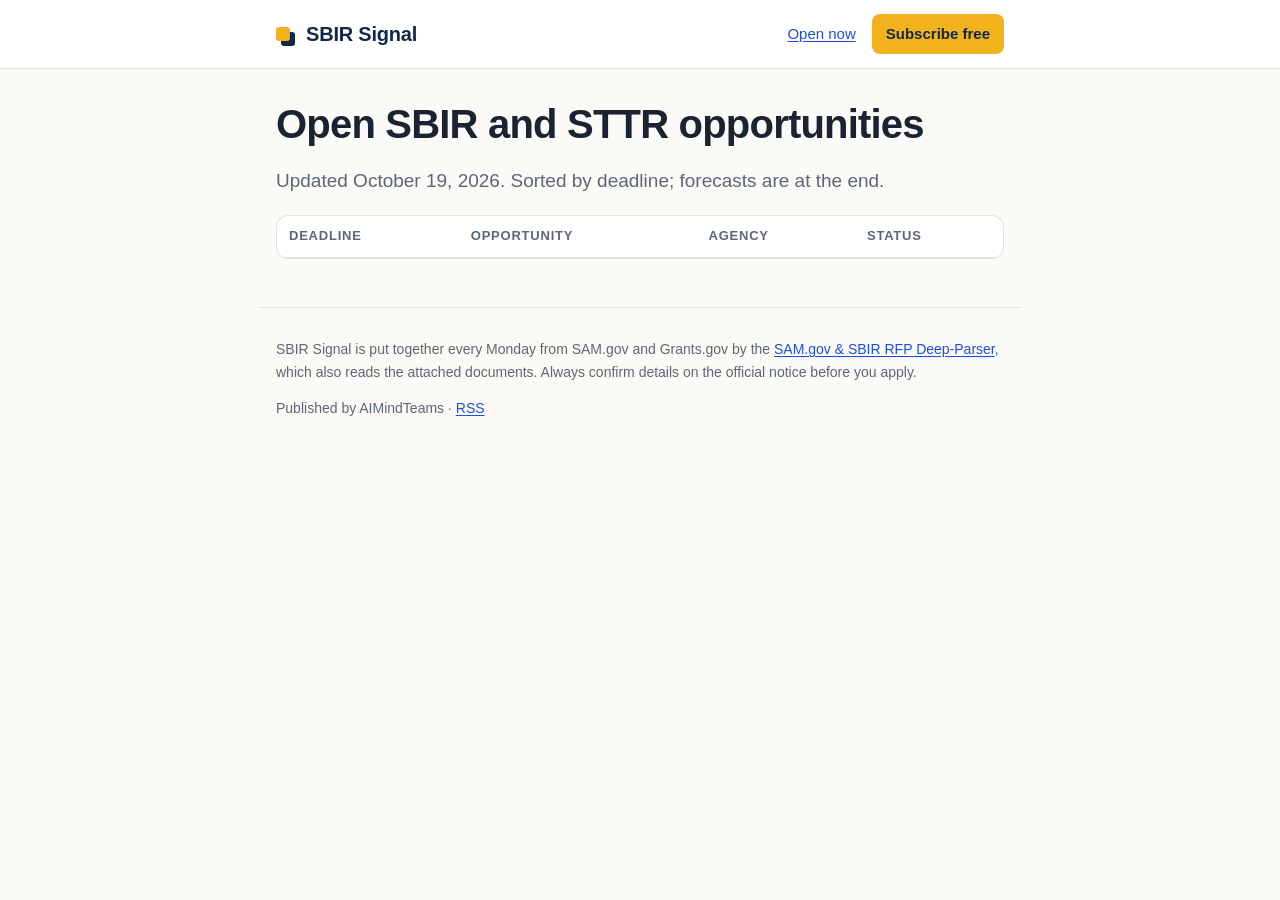
==== docs/open.html @ ce5ea1a1 "Add starter web archive for GitHub Pages Co-Authored-By: Claude Opus 5.5 <noreply@anthropic.com> Cla" ====
<!doctype html>
<html lang="en">
<head>
<meta charset="utf-8">
<meta name="viewport" content="width=device-width, initial-scale=1">
<title>Open SBIR and STTR opportunities | SBIR Signal</title>
<meta name="description" content="Every SBIR and STTR opportunity SBIR Signal is tracking that is open or forecast, with deadlines, updated weekly.">
<link rel="canonical" href="https://aimindteams.github.io/sbir-signal/open.html">
<link rel="alternate" type="application/rss+xml" title="SBIR Signal" href="https://aimindteams.github.io/sbir-signal/feed.xml">
<link rel="stylesheet" href="style.css">
</head>
<body>
<header class="masthead">
  <div class="wrap masthead-row">
    <a class="brand" href="index.html"><span class="mark" aria-hidden="true"></span>SBIR Signal</a>
    <nav>
      <a href="open.html">Open now</a>
      <a class="button" href="https://sbirsignal.substack.com">Subscribe free</a>
    </nav>
  </div>
</header>
<main class="wrap">
<h1>Open SBIR and STTR opportunities</h1>
<p class="lede">Updated October 19, 2026. Sorted by deadline; forecasts are at the end.</p>
<div class="table-wrap">
<table>
  <thead><tr><th>Deadline</th><th>Opportunity</th><th>Agency</th><th>Status</th></tr></thead>
  <tbody>
  </tbody>
</table>
</div>
</main>
<footer class="wrap footer">
  <p>SBIR Signal is put together every Monday from SAM.gov and Grants.gov by the
  <a href="https://apify.com/aimindteams/govcon-rfp-deep-parser">SAM.gov &amp; SBIR RFP Deep-Parser</a>, which also reads the attached documents.
  Always confirm details on the official notice before you apply.</p>
  <p>Published by AIMindTeams · <a href="https://aimindteams.github.io/sbir-signal/feed.xml">RSS</a></p>
</footer>
</body>
</html>
---- docs/style.css ----
:root {
  --bg: #fbfaf7;
  --surface: #ffffff;
  --text: #1b2333;
  --muted: #5d6677;
  --line: #e4e1d8;
  --brand: #12284b;
  --accent: #f2b21b;
  --link: #1d4ed8;
}
@media (prefers-color-scheme: dark) {
  :root {
    --bg: #0f1522;
    --surface: #161e2e;
    --text: #e8ebf2;
    --muted: #9aa3b5;
    --line: #283246;
    --brand: #e8ebf2;
    --accent: #f2b21b;
    --link: #8ab4ff;
  }
}
* { box-sizing: border-box; }
html { -webkit-text-size-adjust: 100%; }
body {
  margin: 0;
  background: var(--bg);
  color: var(--text);
  font: 17px/1.6 -apple-system, BlinkMacSystemFont, "Segoe UI", Roboto, "Helvetica Neue", Arial, sans-serif;
}
a { color: var(--link); text-underline-offset: 2px; }
.wrap { max-width: 760px; margin: 0 auto; padding: 0 16px; }
.masthead { border-bottom: 1px solid var(--line); background: var(--surface); }
.masthead-row { display: flex; align-items: center; justify-content: space-between; gap: 12px; padding-top: 14px; padding-bottom: 14px; flex-wrap: wrap; }
.brand { font-weight: 800; letter-spacing: -0.01em; color: var(--brand); text-decoration: none; font-size: 20px; display: inline-flex; align-items: center; gap: 10px; }
.mark { width: 14px; height: 14px; border-radius: 3px; background: var(--accent); box-shadow: 5px 5px 0 var(--brand); margin-right: 6px; }
nav { display: flex; gap: 16px; align-items: center; font-size: 15px; }
.button { display: inline-block; background: var(--accent); color: #12284b; font-weight: 700; padding: 8px 14px; border-radius: 8px; text-decoration: none; }
.button.big { padding: 12px 20px; font-size: 17px; }
.link { margin-left: 12px; }
h1 { font-size: clamp(28px, 6vw, 40px); line-height: 1.15; letter-spacing: -0.02em; margin: 32px 0 12px; }
h2 { font-size: 22px; margin: 40px 0 12px; padding-top: 8px; border-top: 3px solid var(--accent); display: inline-block; }
h3.group { font-size: 15px; text-transform: uppercase; letter-spacing: 0.08em; color: var(--muted); margin: 28px 0 8px; }
h4 { font-size: 18px; line-height: 1.35; margin: 0 0 4px; }
.kicker { text-transform: uppercase; letter-spacing: 0.1em; font-size: 13px; color: var(--muted); margin: 32px 0 0; }
.kicker + h1 { margin-top: 6px; }
.lede { font-size: 19px; color: var(--muted); }
.muted { color: var(--muted); font-size: 15px; }
.stats { display: flex; gap: 12px; flex-wrap: wrap; padding: 0; list-style: none; margin: 16px 0 0; }
.stats li { background: var(--surface); border: 1px solid var(--line); border-radius: 10px; padding: 10px 14px; font-size: 15px; }
.stats strong { font-size: 22px; display: block; line-height: 1.1; }
.deadlines { list-style: none; padding: 0; margin: 0; }
.deadlines li { display: grid; grid-template-columns: 76px 1fr; gap: 12px; padding: 10px 0; border-bottom: 1px solid var(--line); }
.date { font-weight: 800; color: var(--brand); }
.card { background: var(--surface); border: 1px solid var(--line); border-radius: 12px; padding: 16px 18px; margin: 12px 0; }
.card p { margin: 6px 0; }
.meta { font-size: 14px; color: var(--muted); }
.facts { margin: 8px 0 0; padding-left: 20px; font-size: 15px; }
.subscribe { margin: 40px 0; padding: 20px; border-radius: 12px; background: var(--brand); color: var(--bg); display: flex; gap: 16px; align-items: center; justify-content: space-between; flex-wrap: wrap; }
.subscribe p { margin: 0; }
.archive { padding-left: 20px; }
.archive li { margin: 10px 0; }
.table-wrap { overflow-x: auto; border: 1px solid var(--line); border-radius: 12px; background: var(--surface); }
table { border-collapse: collapse; width: 100%; font-size: 15px; }
th, td { text-align: left; padding: 10px 12px; border-bottom: 1px solid var(--line); vertical-align: top; }
th { font-size: 13px; text-transform: uppercase; letter-spacing: 0.06em; color: var(--muted); }
.nowrap { white-space: nowrap; }
.footer { border-top: 1px solid var(--line); margin-top: 48px; padding-top: 16px; padding-bottom: 32px; color: var(--muted); font-size: 14px; }
.hero { padding: 16px 0 8px; }
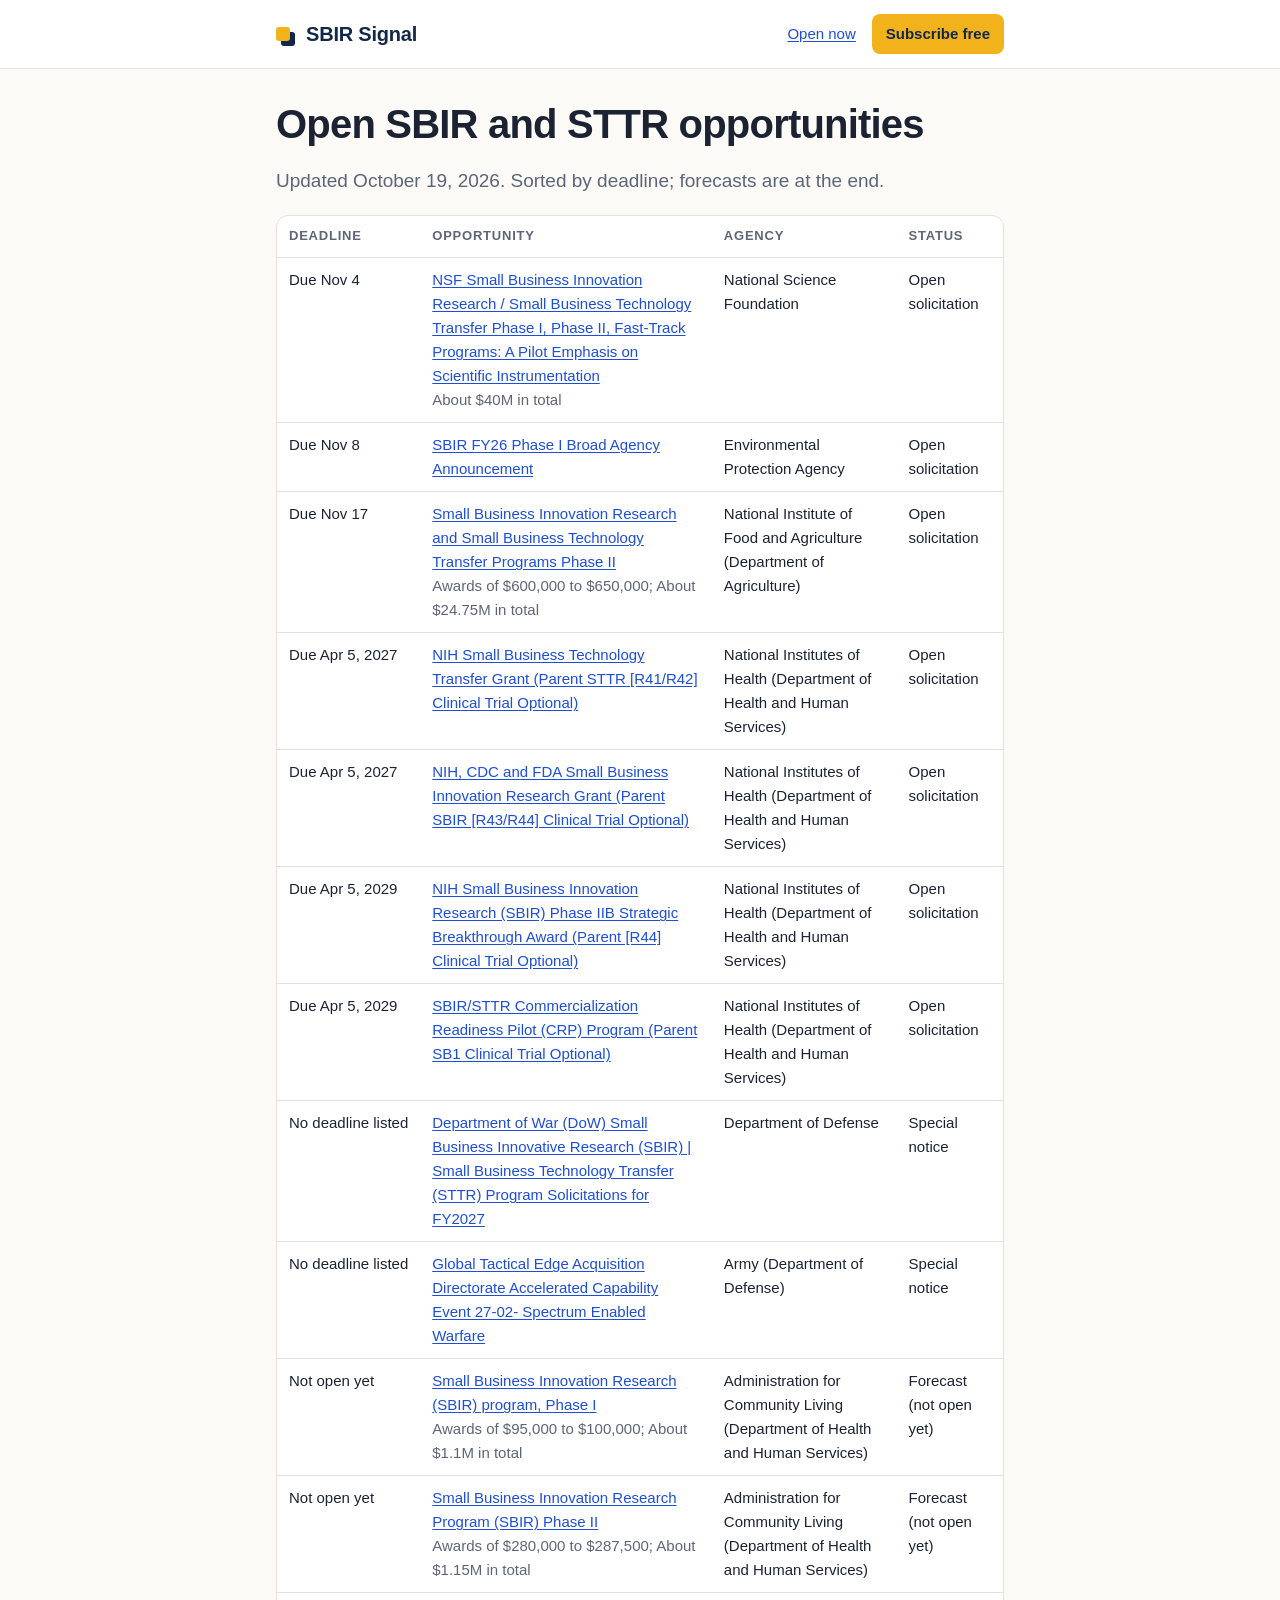
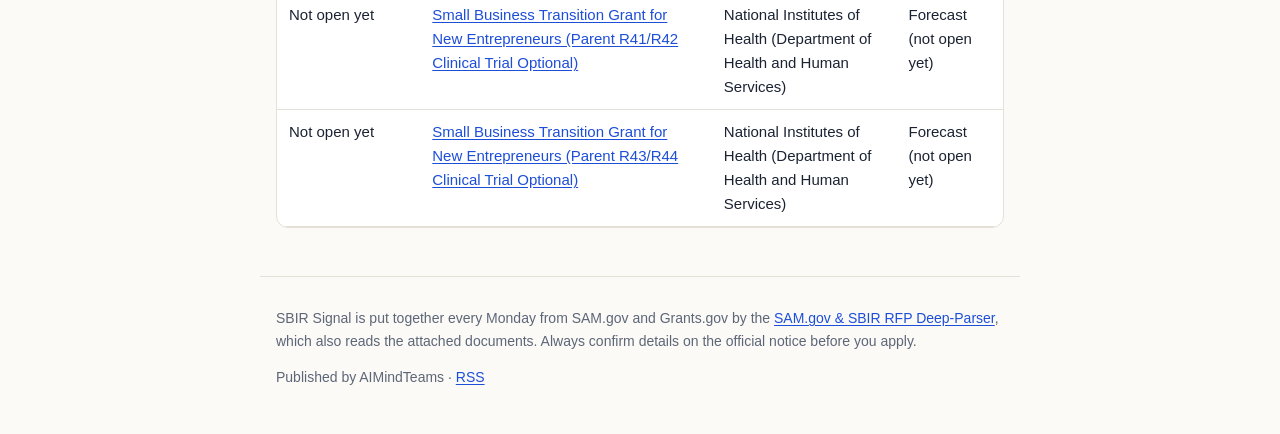
==== commit 23a98236: "Publish 2026-10-19" ====
--- a/docs/open.html
+++ b/docs/open.html
@@ -26,6 +26,84 @@
 <table>
   <thead><tr><th>Deadline</th><th>Opportunity</th><th>Agency</th><th>Status</th></tr></thead>
   <tbody>
+    <tr>
+      <td class="nowrap">Due Nov 4</td>
+      <td><a href="https://www.grants.gov/search-results-detail/362551">NSF Small Business Innovation Research / Small Business Technology Transfer Phase I, Phase II, Fast-Track Programs: A Pilot Emphasis on Scientific Instrumentation</a><br><span class="muted">About $40M in total</span></td>
+      <td>National Science Foundation</td>
+      <td>Open solicitation</td>
+    </tr>
+    <tr>
+      <td class="nowrap">Due Nov 8</td>
+      <td><a href="https://sam.gov/opp/82c25ab2750f410cb73817384e8d9fb3/view">SBIR FY26 Phase I Broad Agency Announcement</a></td>
+      <td>Environmental Protection Agency</td>
+      <td>Open solicitation</td>
+    </tr>
+    <tr>
+      <td class="nowrap">Due Nov 17</td>
+      <td><a href="https://www.grants.gov/search-results-detail/364020">Small Business Innovation Research and Small Business Technology Transfer Programs Phase II</a><br><span class="muted">Awards of $600,000 to $650,000; About $24.75M in total</span></td>
+      <td>National Institute of Food and Agriculture (Department of Agriculture)</td>
+      <td>Open solicitation</td>
+    </tr>
+    <tr>
+      <td class="nowrap">Due Apr 5, 2027</td>
+      <td><a href="https://www.grants.gov/search-results-detail/359757">NIH Small Business Technology Transfer Grant (Parent STTR [R41/R42] Clinical Trial Optional)</a></td>
+      <td>National Institutes of Health (Department of Health and Human Services)</td>
+      <td>Open solicitation</td>
+    </tr>
+    <tr>
+      <td class="nowrap">Due Apr 5, 2027</td>
+      <td><a href="https://www.grants.gov/search-results-detail/359671">NIH, CDC and FDA Small Business Innovation Research Grant (Parent SBIR [R43/R44] Clinical Trial Optional)</a></td>
+      <td>National Institutes of Health (Department of Health and Human Services)</td>
+      <td>Open solicitation</td>
+    </tr>
+    <tr>
+      <td class="nowrap">Due Apr 5, 2029</td>
+      <td><a href="https://www.grants.gov/search-results-detail/359758">NIH Small Business Innovation Research (SBIR) Phase IIB Strategic Breakthrough Award (Parent [R44] Clinical Trial Optional)</a></td>
+      <td>National Institutes of Health (Department of Health and Human Services)</td>
+      <td>Open solicitation</td>
+    </tr>
+    <tr>
+      <td class="nowrap">Due Apr 5, 2029</td>
+      <td><a href="https://www.grants.gov/search-results-detail/359669">SBIR/STTR Commercialization Readiness Pilot (CRP) Program (Parent SB1 Clinical Trial Optional)</a></td>
+      <td>National Institutes of Health (Department of Health and Human Services)</td>
+      <td>Open solicitation</td>
+    </tr>
+    <tr>
+      <td class="nowrap">No deadline listed</td>
+      <td><a href="https://sam.gov/opp/87d44d4915154e8293f10bc9bf53fbed/view">Department of War (DoW) Small Business Innovative Research (SBIR) | Small Business Technology Transfer (STTR) Program Solicitations for FY2027</a></td>
+      <td>Department of Defense</td>
+      <td>Special notice</td>
+    </tr>
+    <tr>
+      <td class="nowrap">No deadline listed</td>
+      <td><a href="https://sam.gov/opp/6785c01dbc8f49e6acf889415bf6e062/view">Global Tactical Edge Acquisition Directorate Accelerated Capability Event 27-02- Spectrum Enabled Warfare</a></td>
+      <td>Army (Department of Defense)</td>
+      <td>Special notice</td>
+    </tr>
+    <tr>
+      <td class="nowrap">Not open yet</td>
+      <td><a href="https://www.grants.gov/search-results-detail/363966">Small Business Innovation Research (SBIR) program, Phase I</a><br><span class="muted">Awards of $95,000 to $100,000; About $1.1M in total</span></td>
+      <td>Administration for Community Living (Department of Health and Human Services)</td>
+      <td>Forecast (not open yet)</td>
+    </tr>
+    <tr>
+      <td class="nowrap">Not open yet</td>
+      <td><a href="https://www.grants.gov/search-results-detail/363967">Small Business Innovation Research Program (SBIR) Phase II</a><br><span class="muted">Awards of $280,000 to $287,500; About $1.15M in total</span></td>
+      <td>Administration for Community Living (Department of Health and Human Services)</td>
+      <td>Forecast (not open yet)</td>
+    </tr>
+    <tr>
+      <td class="nowrap">Not open yet</td>
+      <td><a href="https://www.grants.gov/search-results-detail/362577">Small Business Transition Grant for New Entrepreneurs (Parent R41/R42 Clinical Trial Optional)</a></td>
+      <td>National Institutes of Health (Department of Health and Human Services)</td>
+      <td>Forecast (not open yet)</td>
+    </tr>
+    <tr>
+      <td class="nowrap">Not open yet</td>
+      <td><a href="https://www.grants.gov/search-results-detail/362576">Small Business Transition Grant for New Entrepreneurs (Parent R43/R44 Clinical Trial Optional)</a></td>
+      <td>National Institutes of Health (Department of Health and Human Services)</td>
+      <td>Forecast (not open yet)</td>
+    </tr>
   </tbody>
 </table>
 </div>
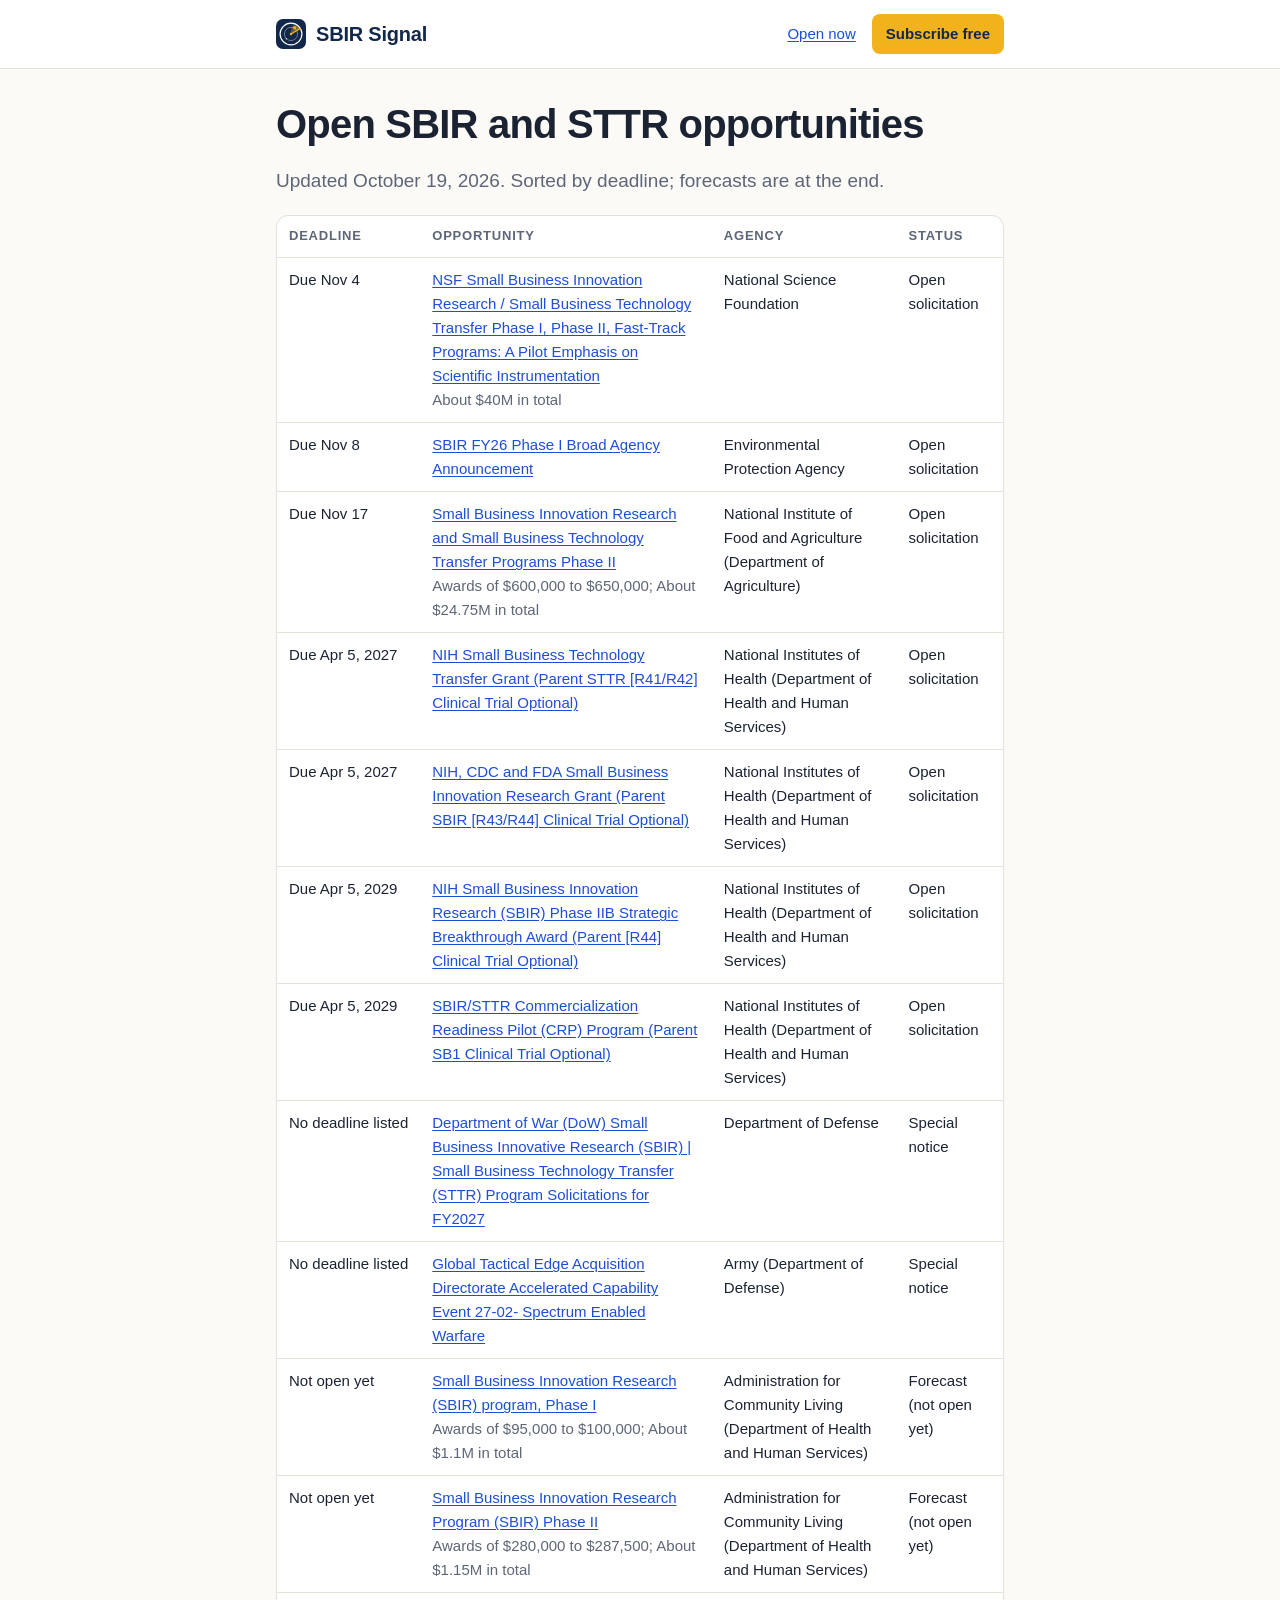
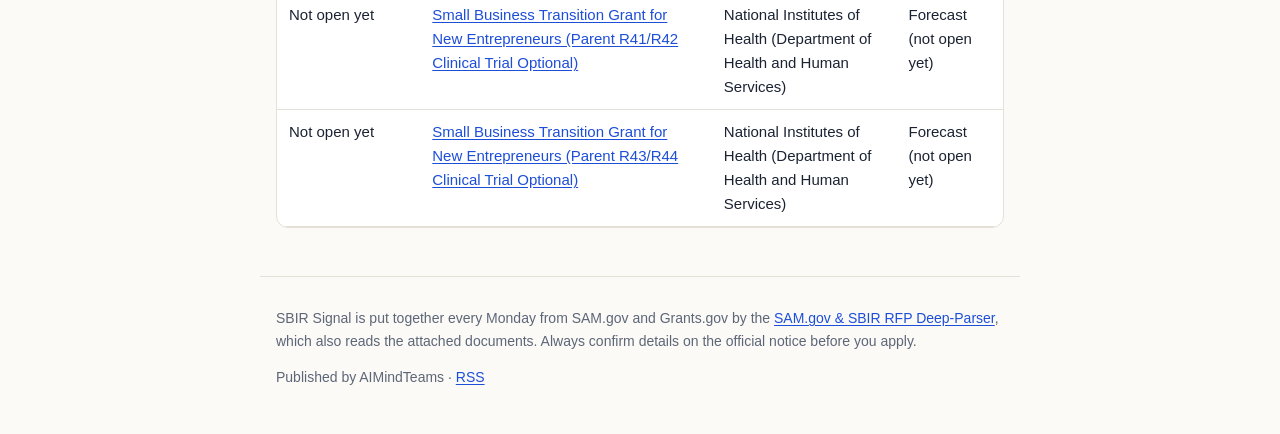
==== commit a9791a0c: "Add the SBIR Signal logo to the archive site Radar mark as favicon, header mark and social preview i" ====
--- a/docs/open.html
+++ b/docs/open.html
@@ -8,6 +8,13 @@
 <link rel="canonical" href="https://aimindteams.github.io/sbir-signal/open.html">
 <link rel="alternate" type="application/rss+xml" title="SBIR Signal" href="https://aimindteams.github.io/sbir-signal/feed.xml">
 <link rel="stylesheet" href="style.css">
+<link rel="icon" type="image/svg+xml" href="logo.svg">
+<link rel="apple-touch-icon" href="logo.png">
+<meta property="og:site_name" content="SBIR Signal">
+<meta property="og:title" content="Open SBIR and STTR opportunities | SBIR Signal">
+<meta property="og:description" content="Every SBIR and STTR opportunity SBIR Signal is tracking that is open or forecast, with deadlines, updated weekly.">
+<meta property="og:image" content="https://aimindteams.github.io/sbir-signal/logo.png">
+<meta name="twitter:card" content="summary">
 </head>
 <body>
 <header class="masthead">
--- a/docs/style.css
+++ b/docs/style.css
@@ -33,7 +33,7 @@
 .masthead { border-bottom: 1px solid var(--line); background: var(--surface); }
 .masthead-row { display: flex; align-items: center; justify-content: space-between; gap: 12px; padding-top: 14px; padding-bottom: 14px; flex-wrap: wrap; }
 .brand { font-weight: 800; letter-spacing: -0.01em; color: var(--brand); text-decoration: none; font-size: 20px; display: inline-flex; align-items: center; gap: 10px; }
-.mark { width: 14px; height: 14px; border-radius: 3px; background: var(--accent); box-shadow: 5px 5px 0 var(--brand); margin-right: 6px; }
+.mark { width: 30px; height: 30px; border-radius: 7px; background: #12284b url(logo.svg) center / cover no-repeat; flex: none; }
 nav { display: flex; gap: 16px; align-items: center; font-size: 15px; }
 .button { display: inline-block; background: var(--accent); color: #12284b; font-weight: 700; padding: 8px 14px; border-radius: 8px; text-decoration: none; }
 .button.big { padding: 12px 20px; font-size: 17px; }
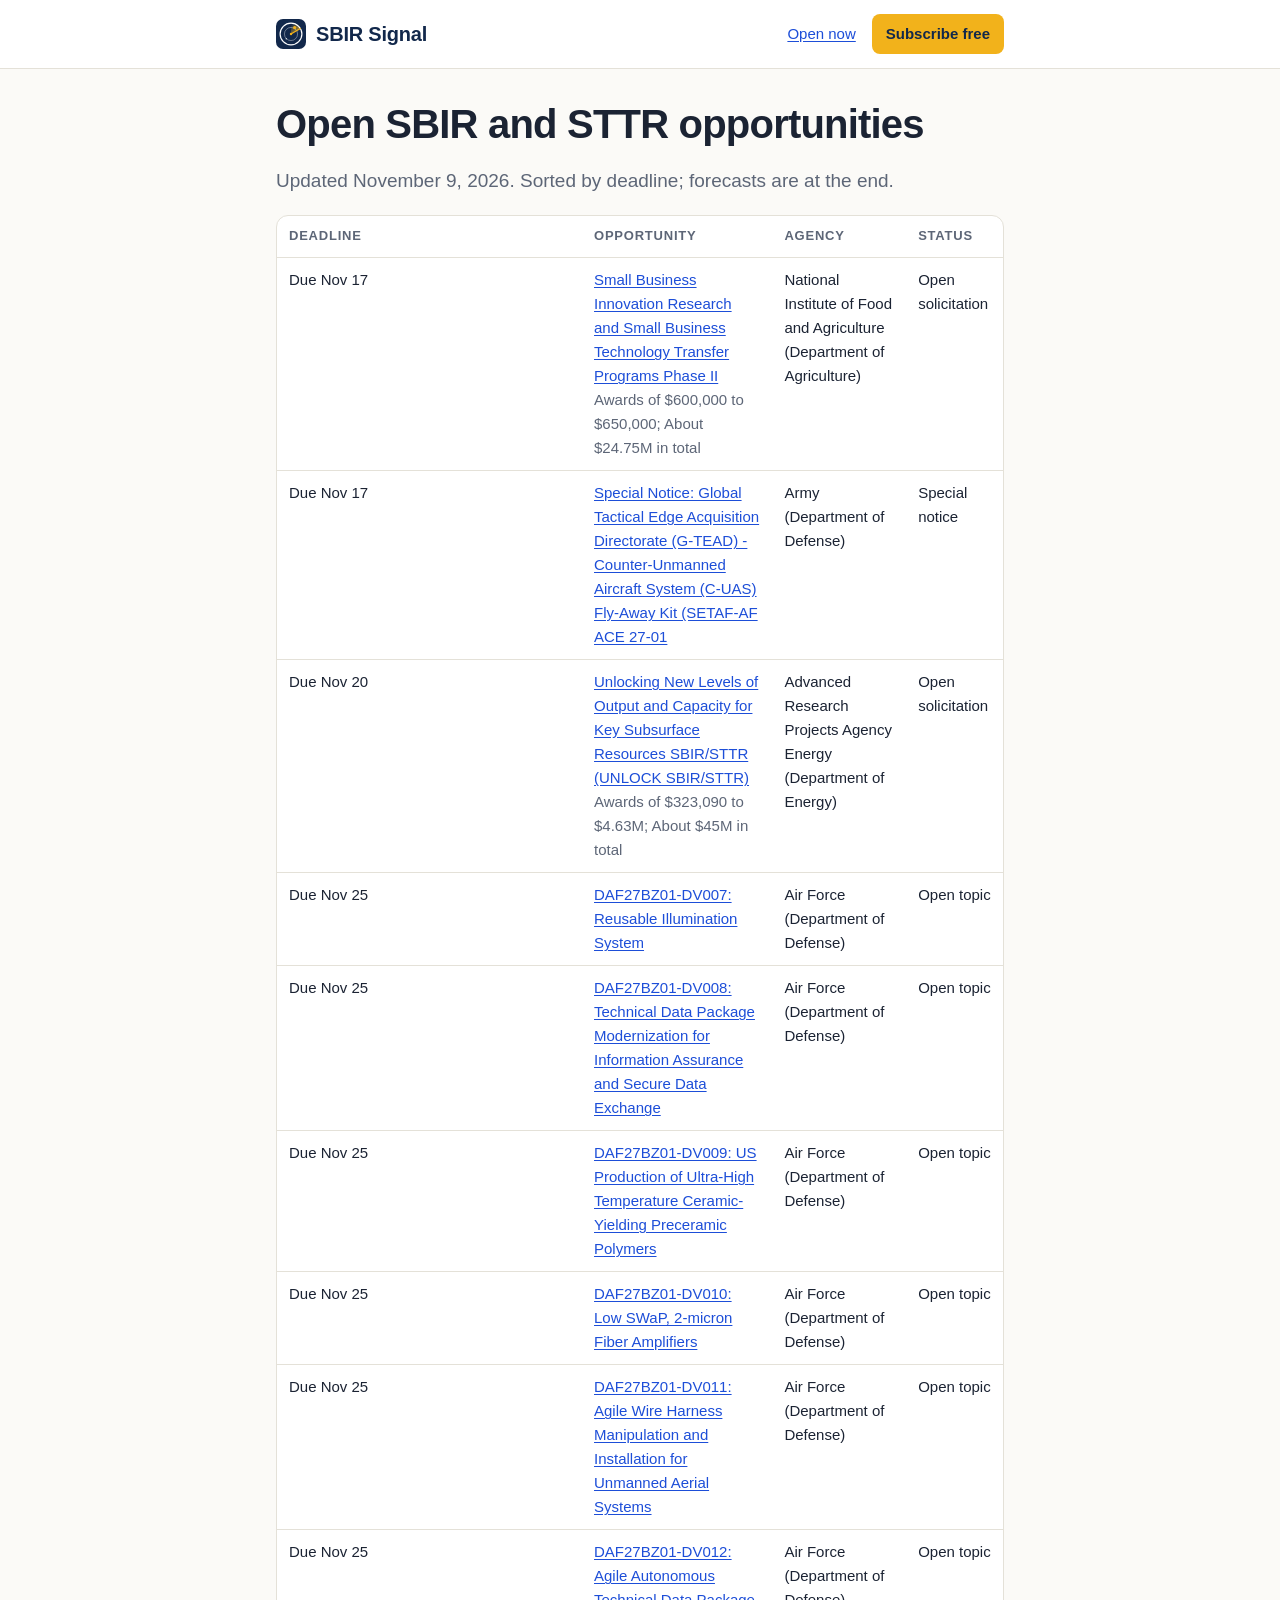
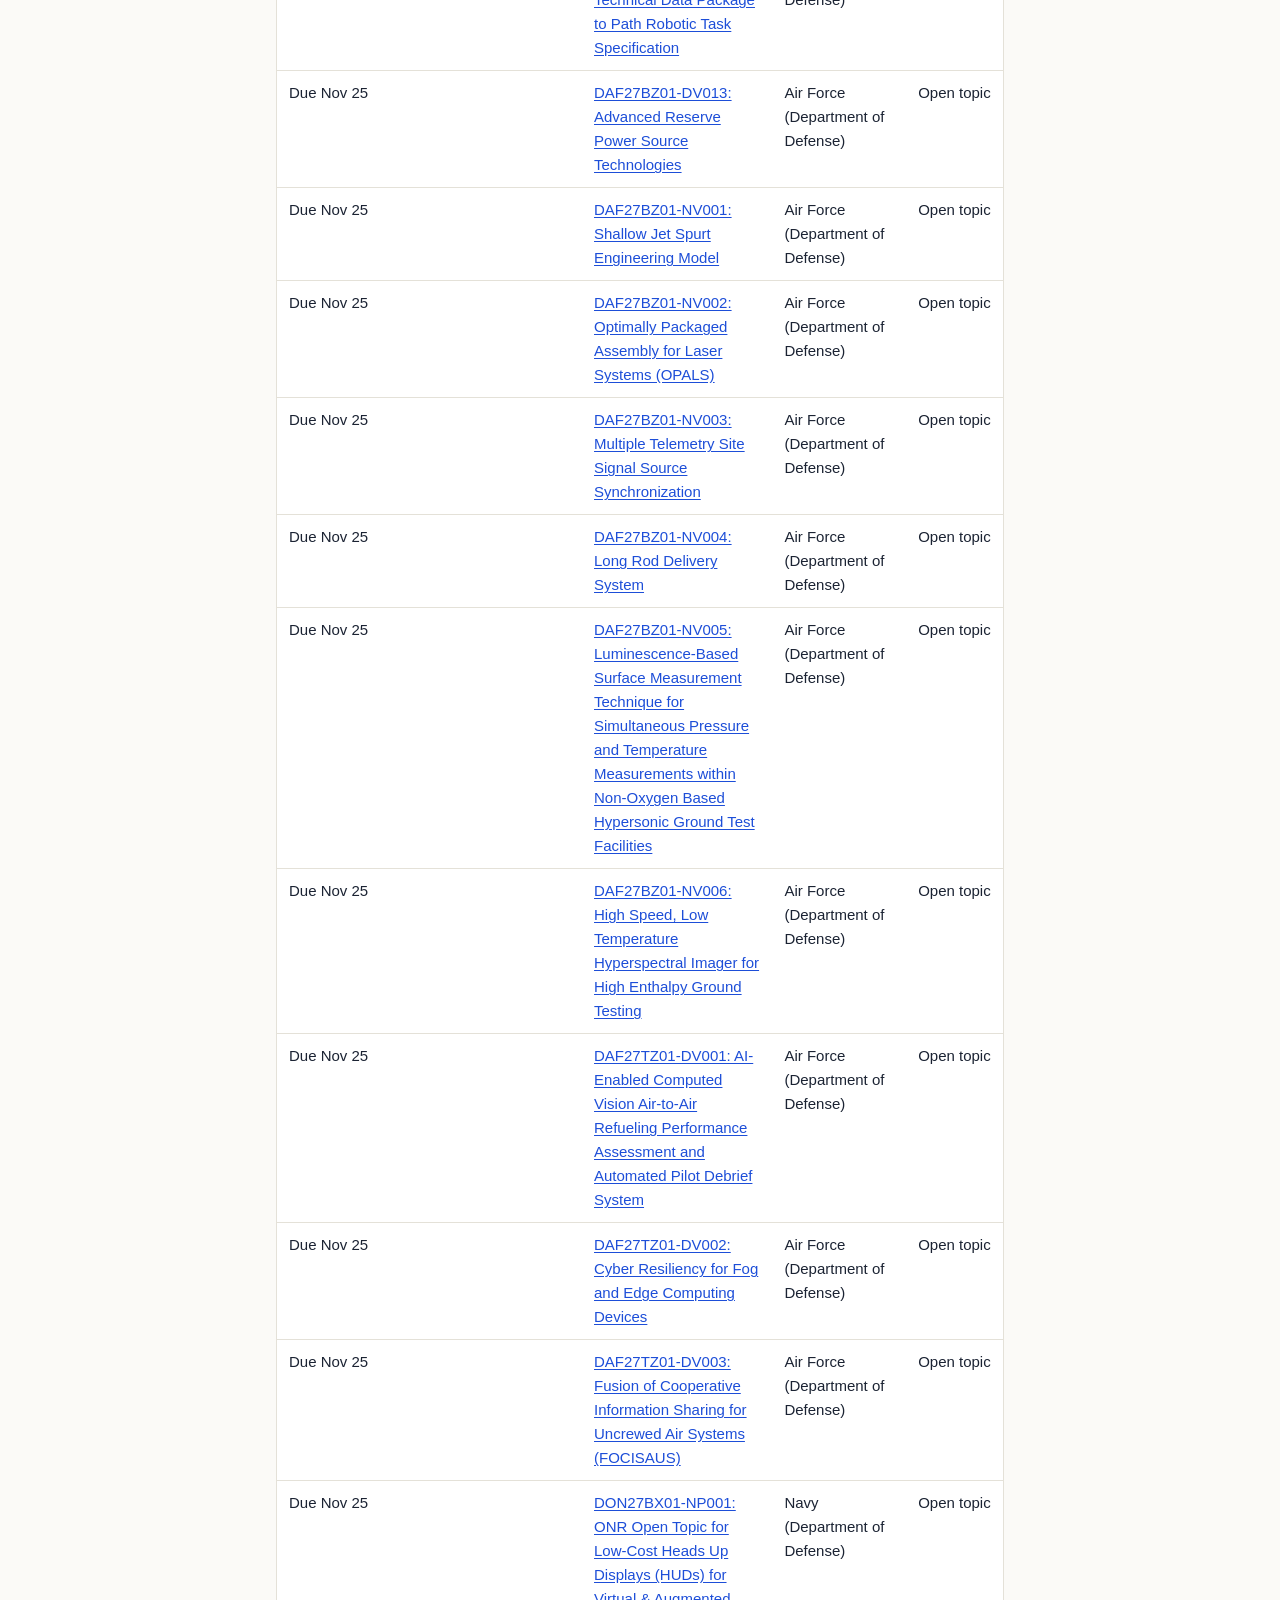
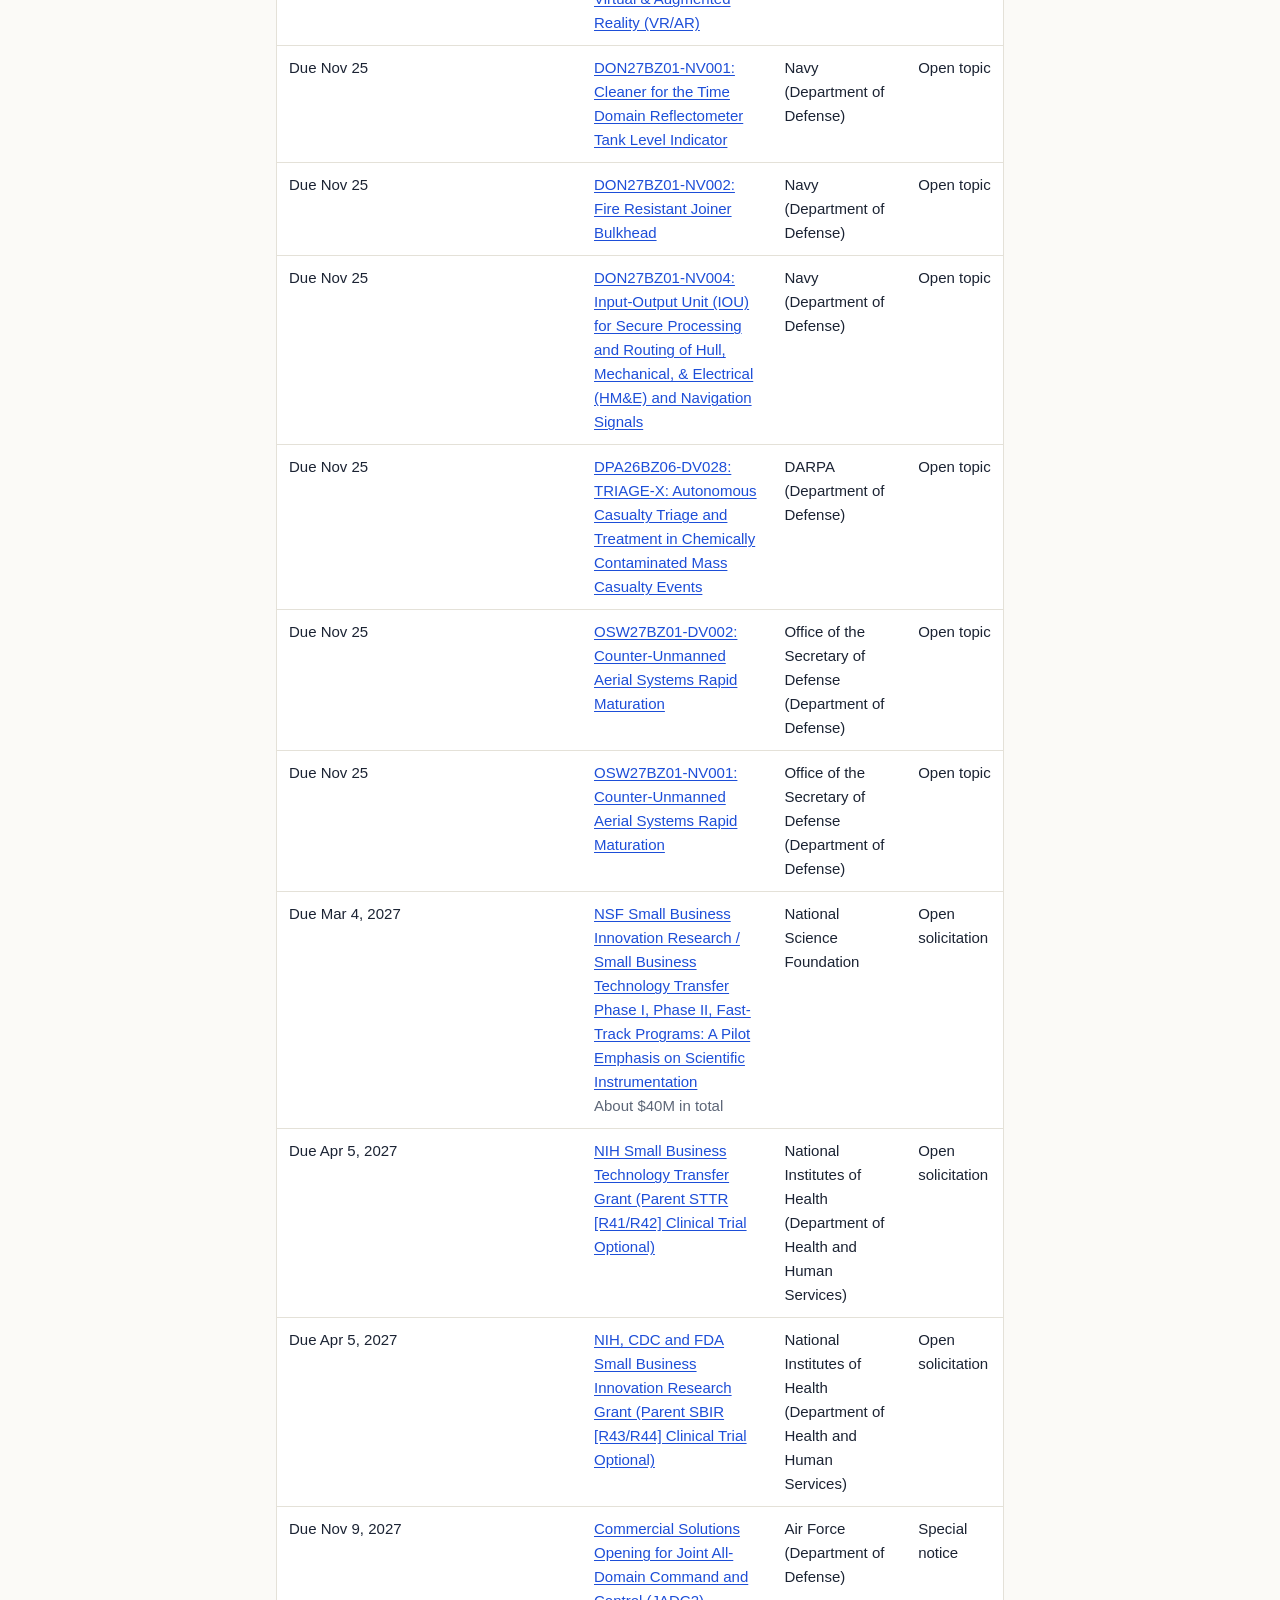
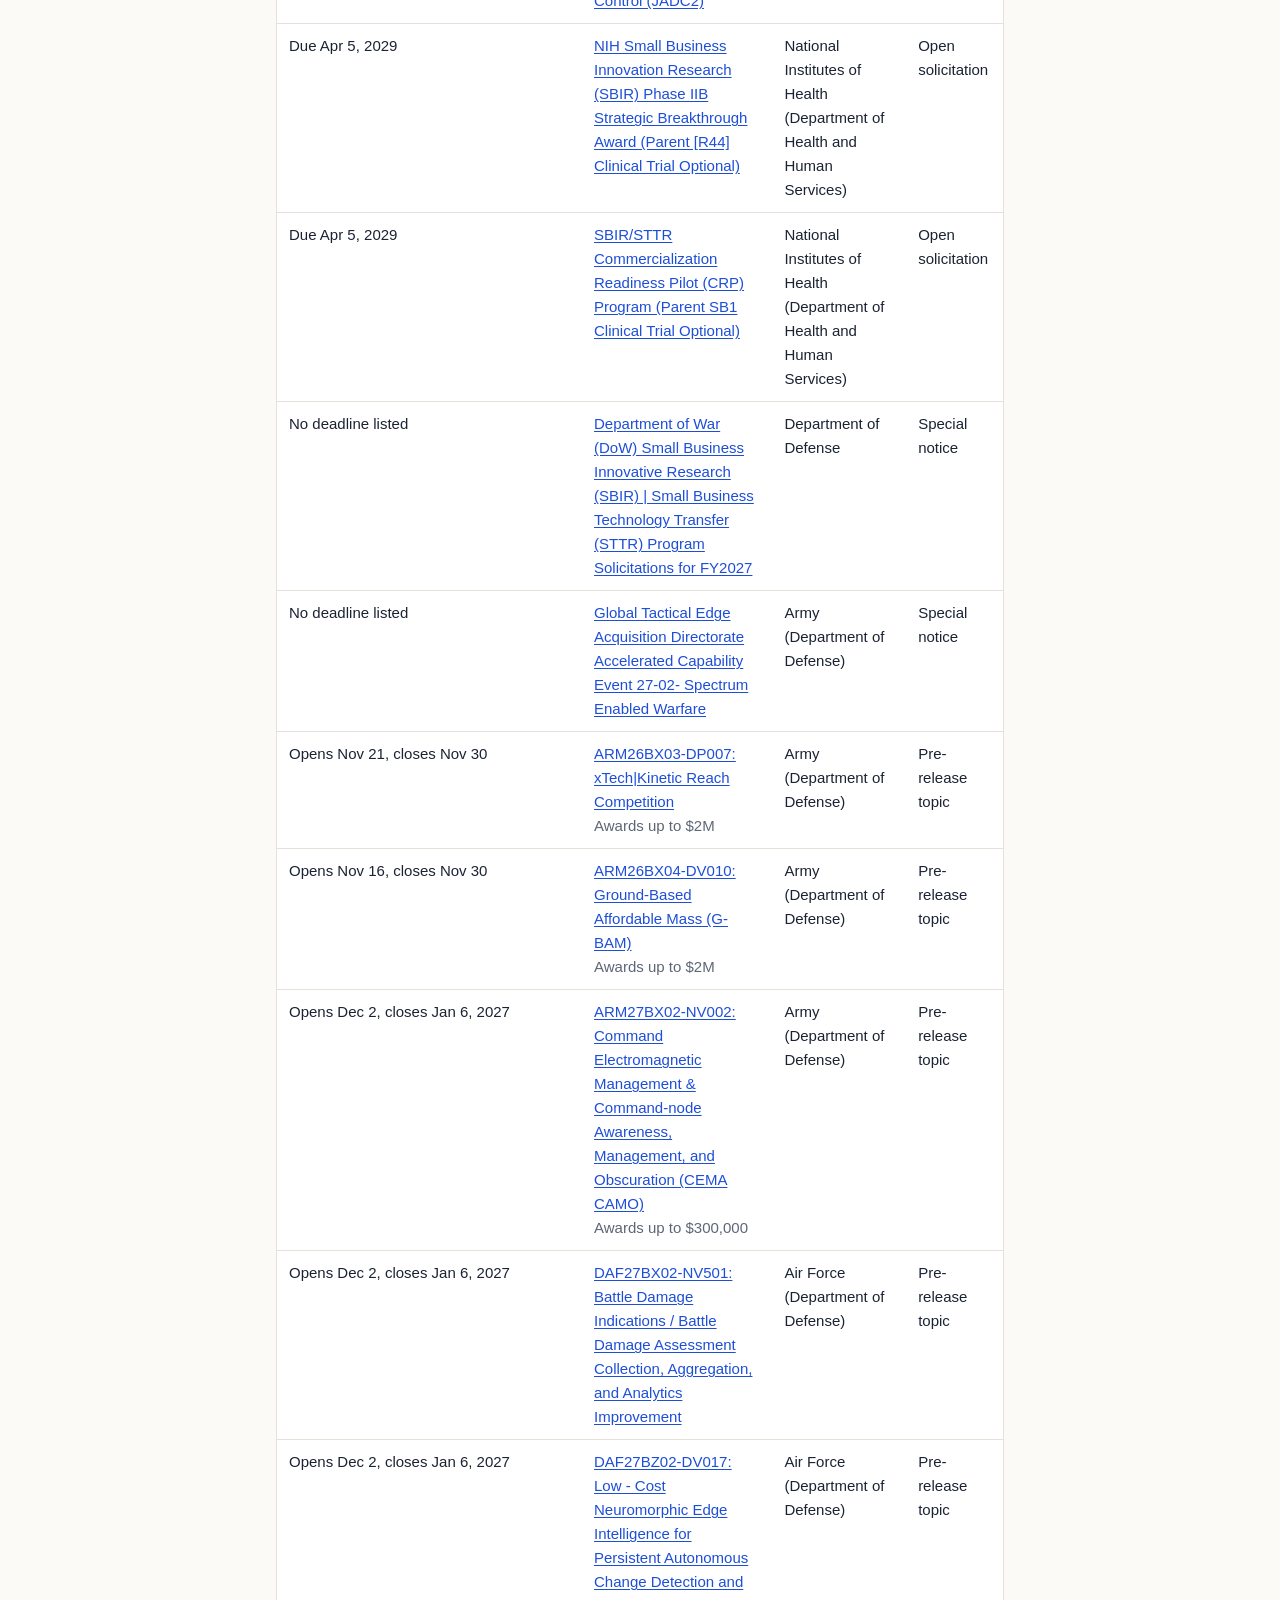
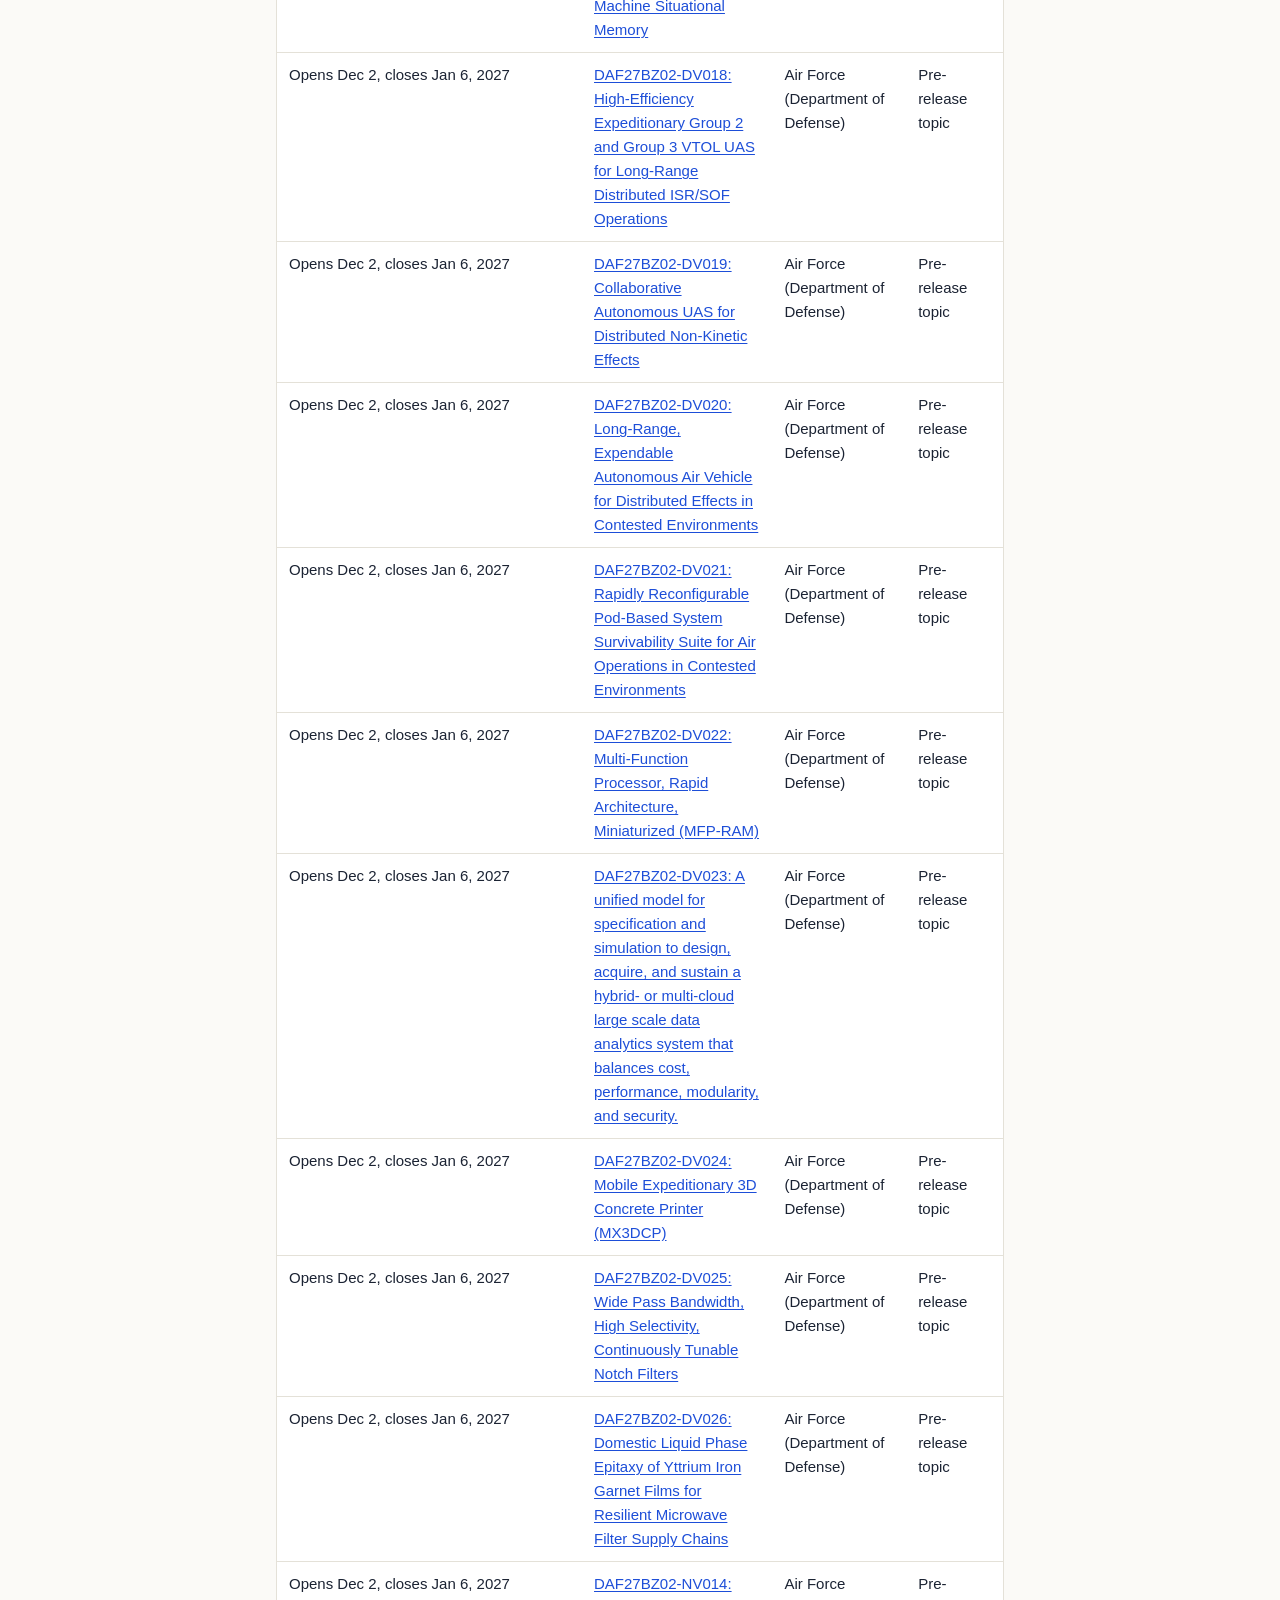
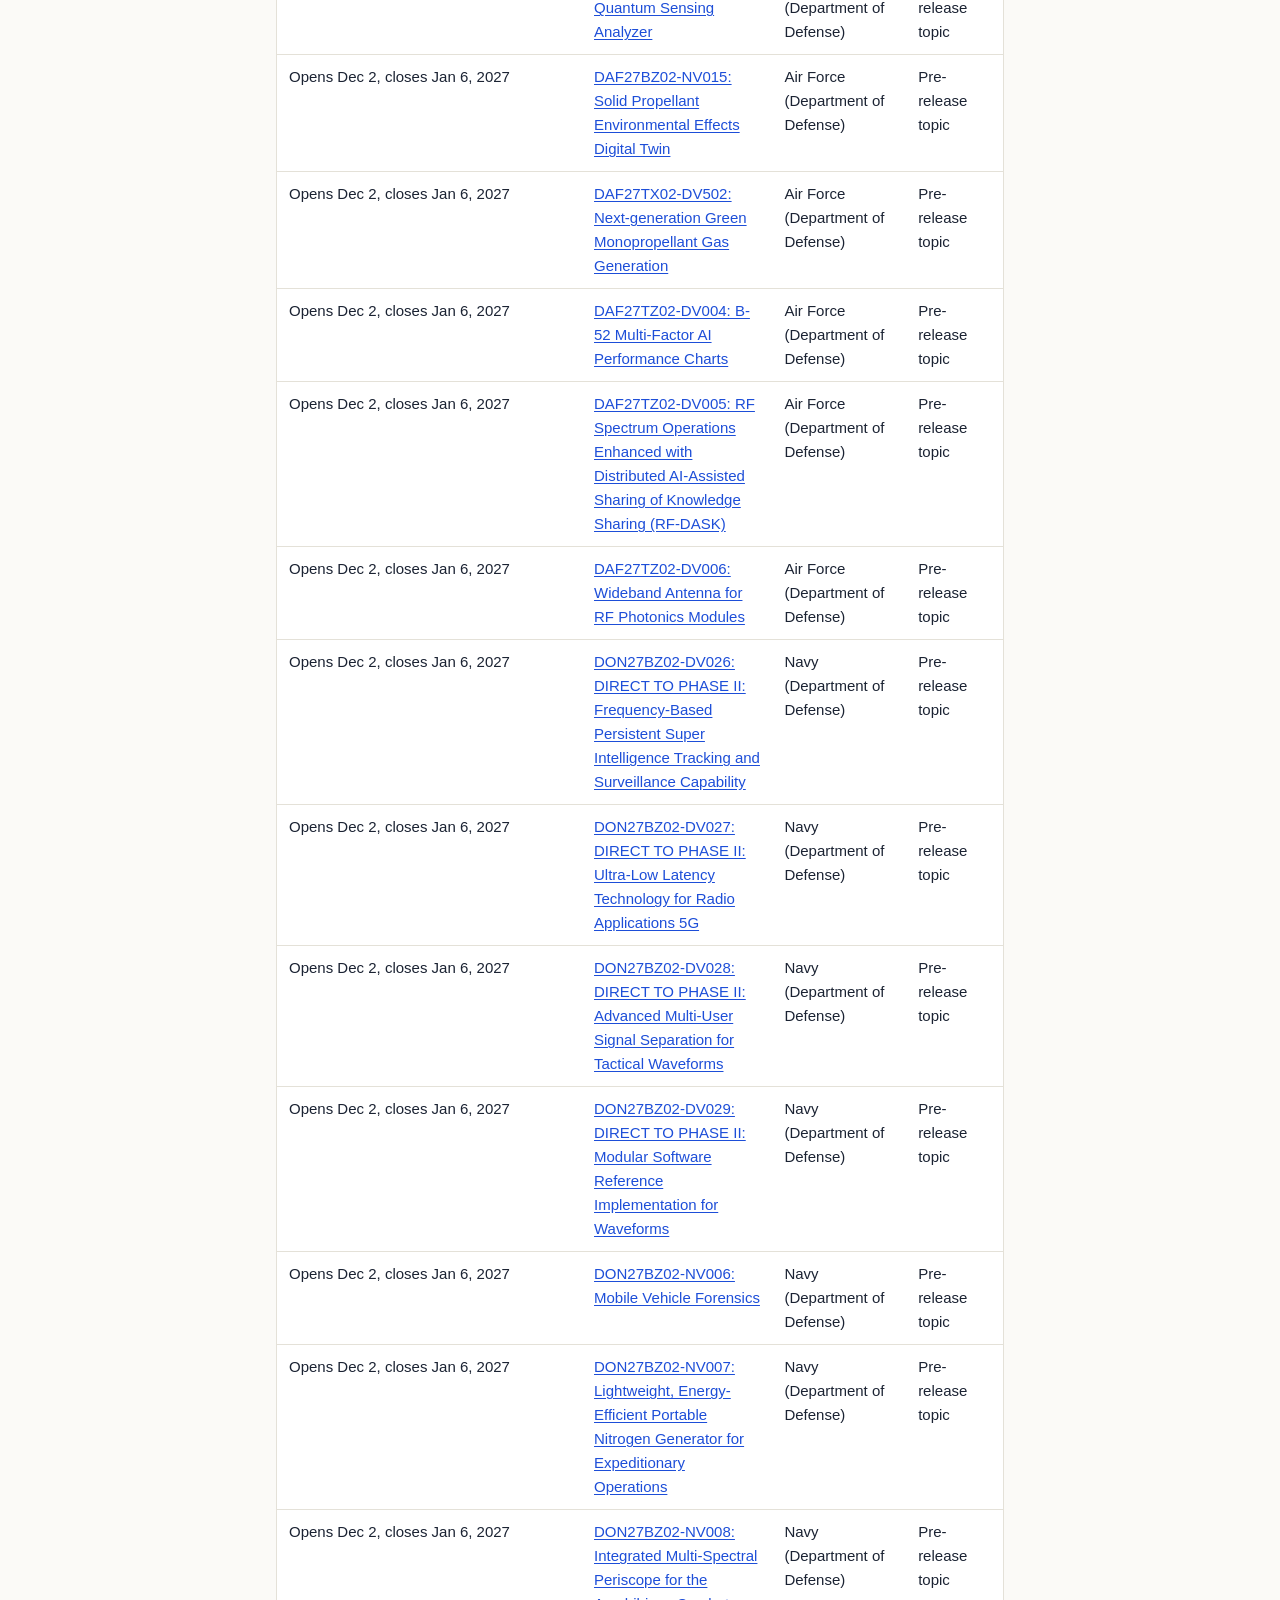
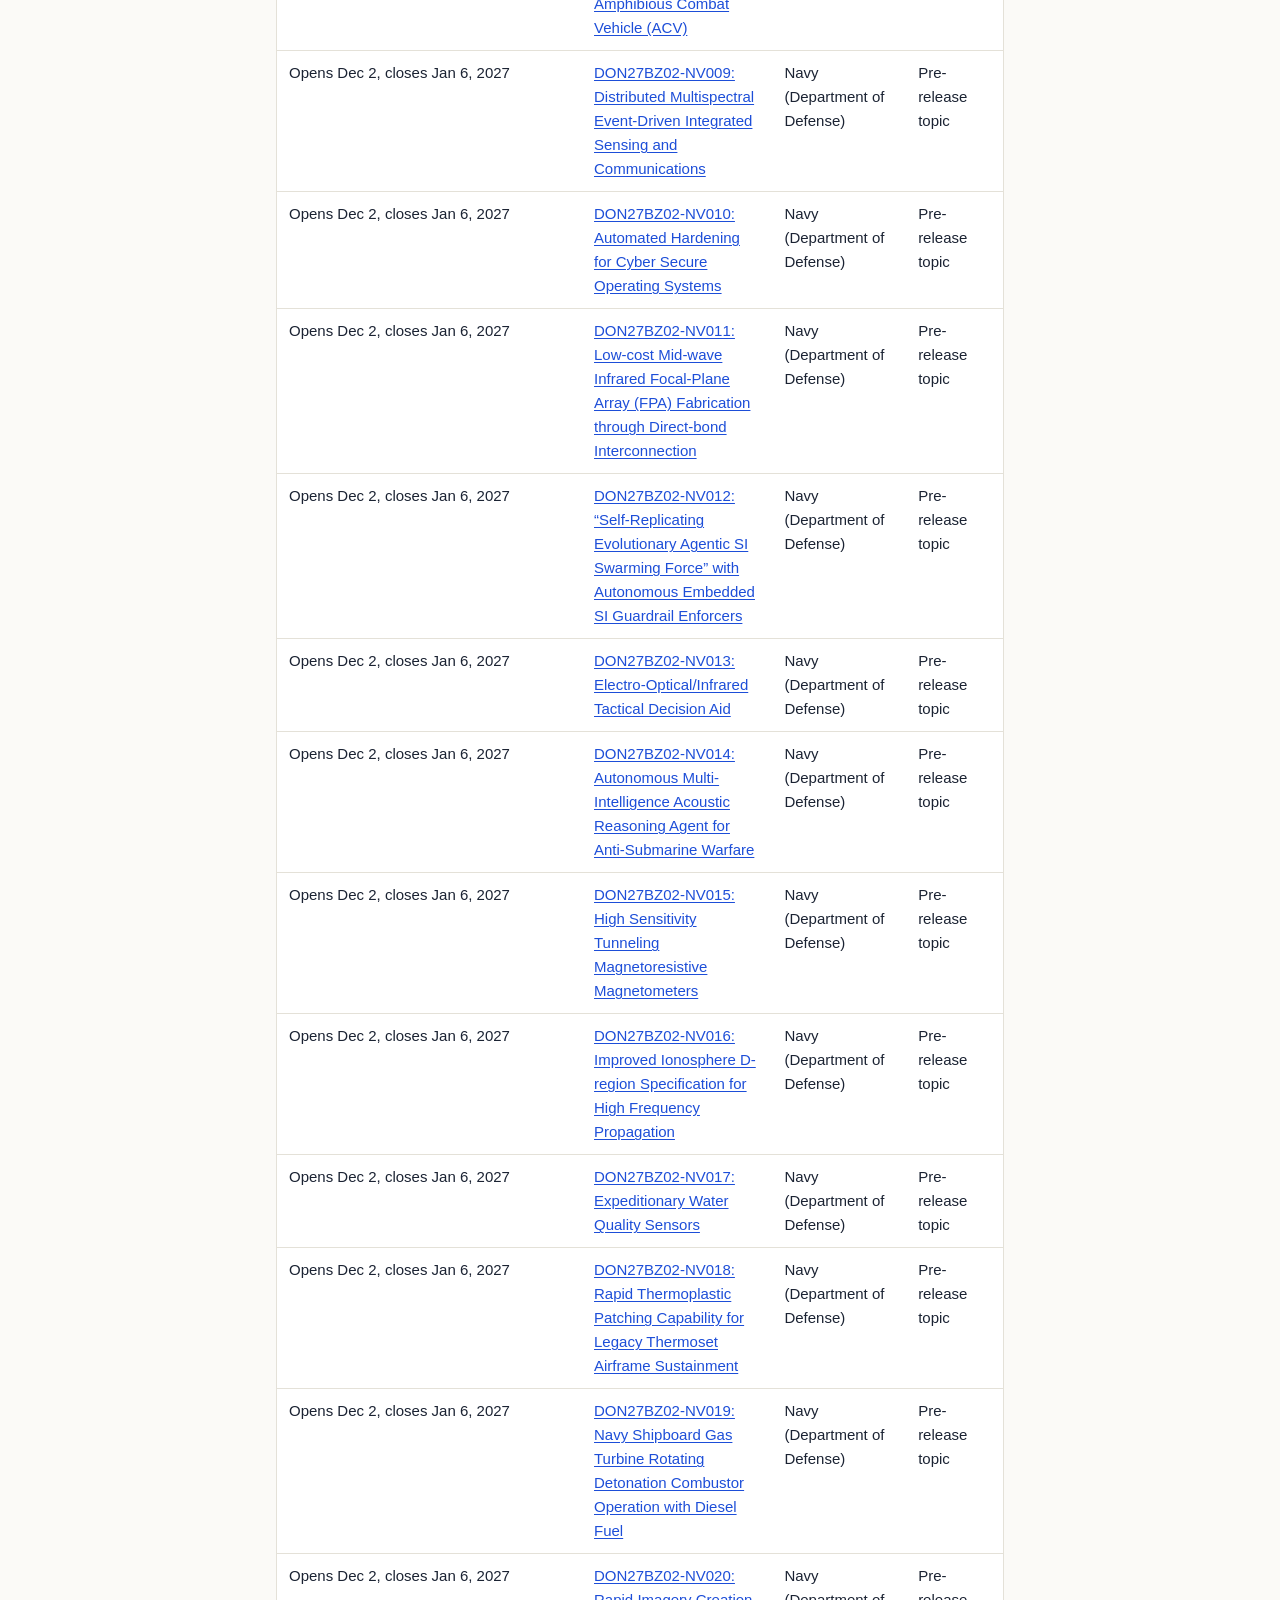
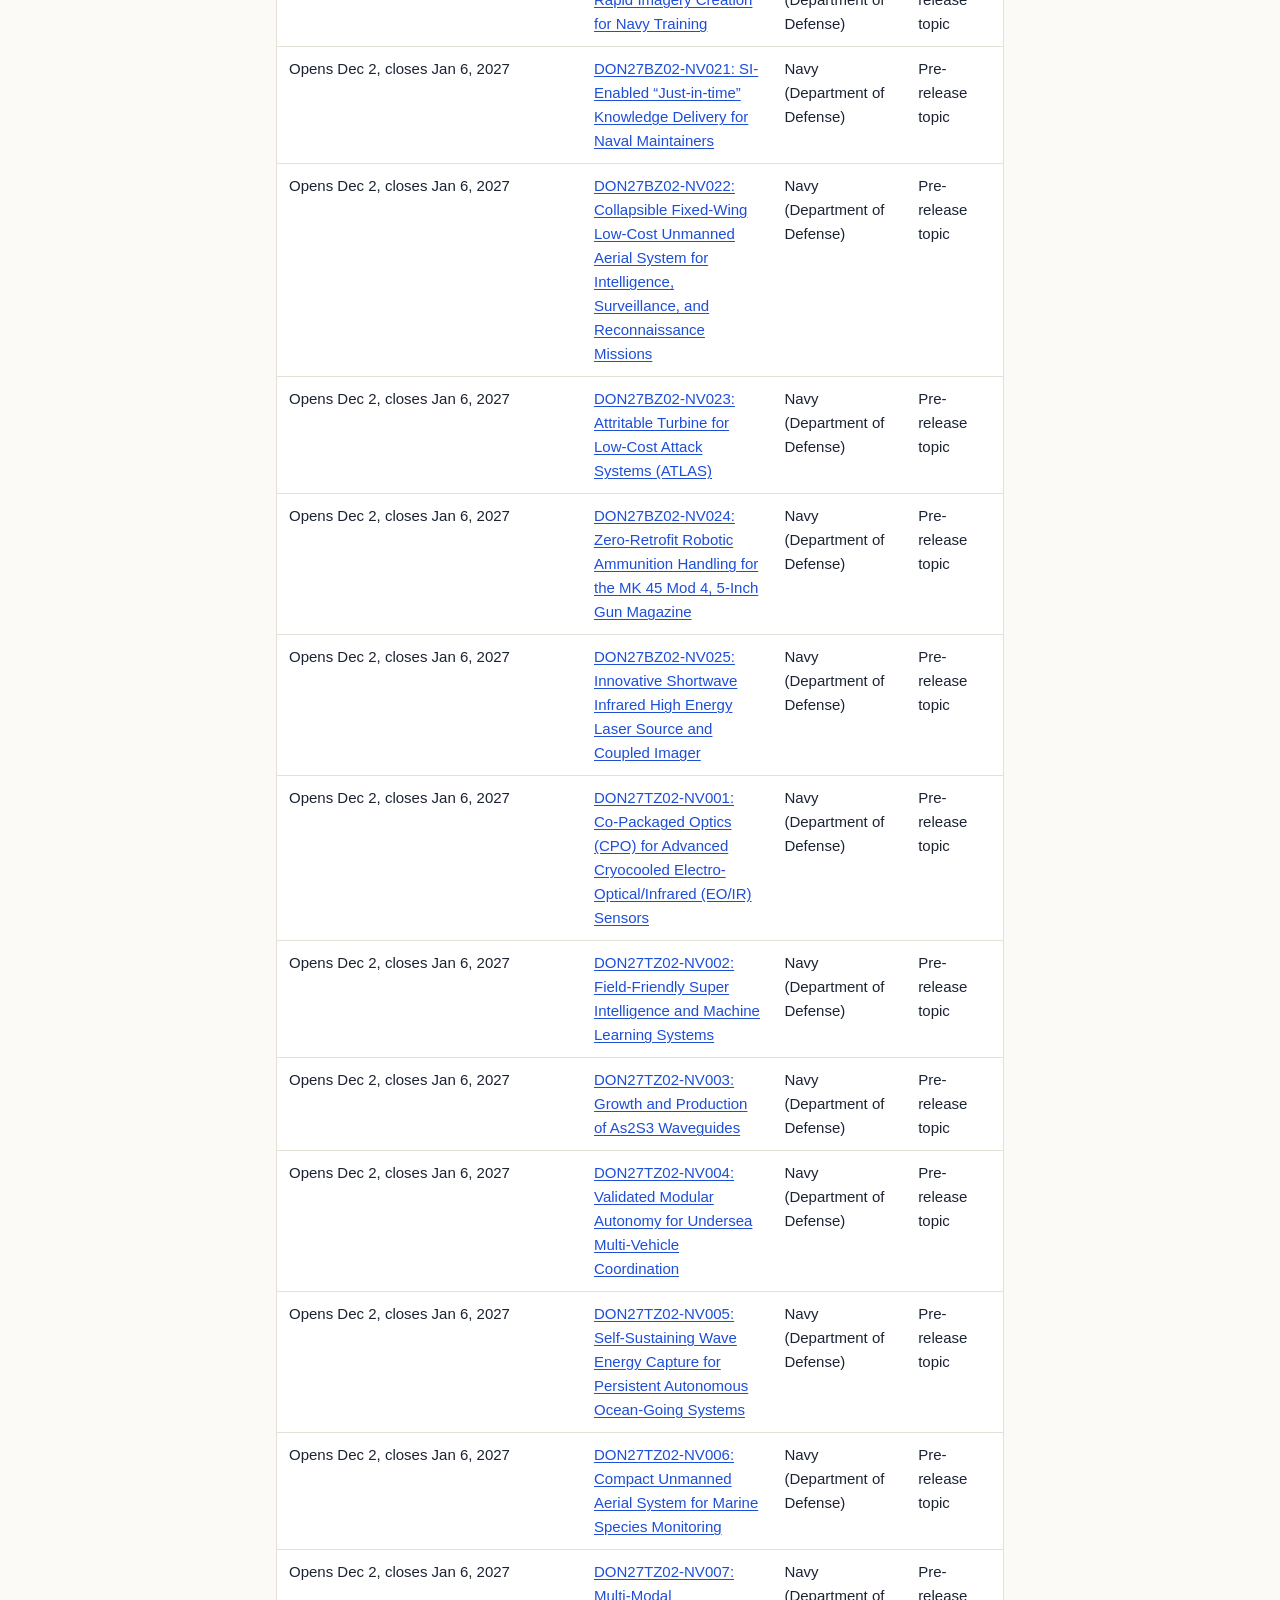
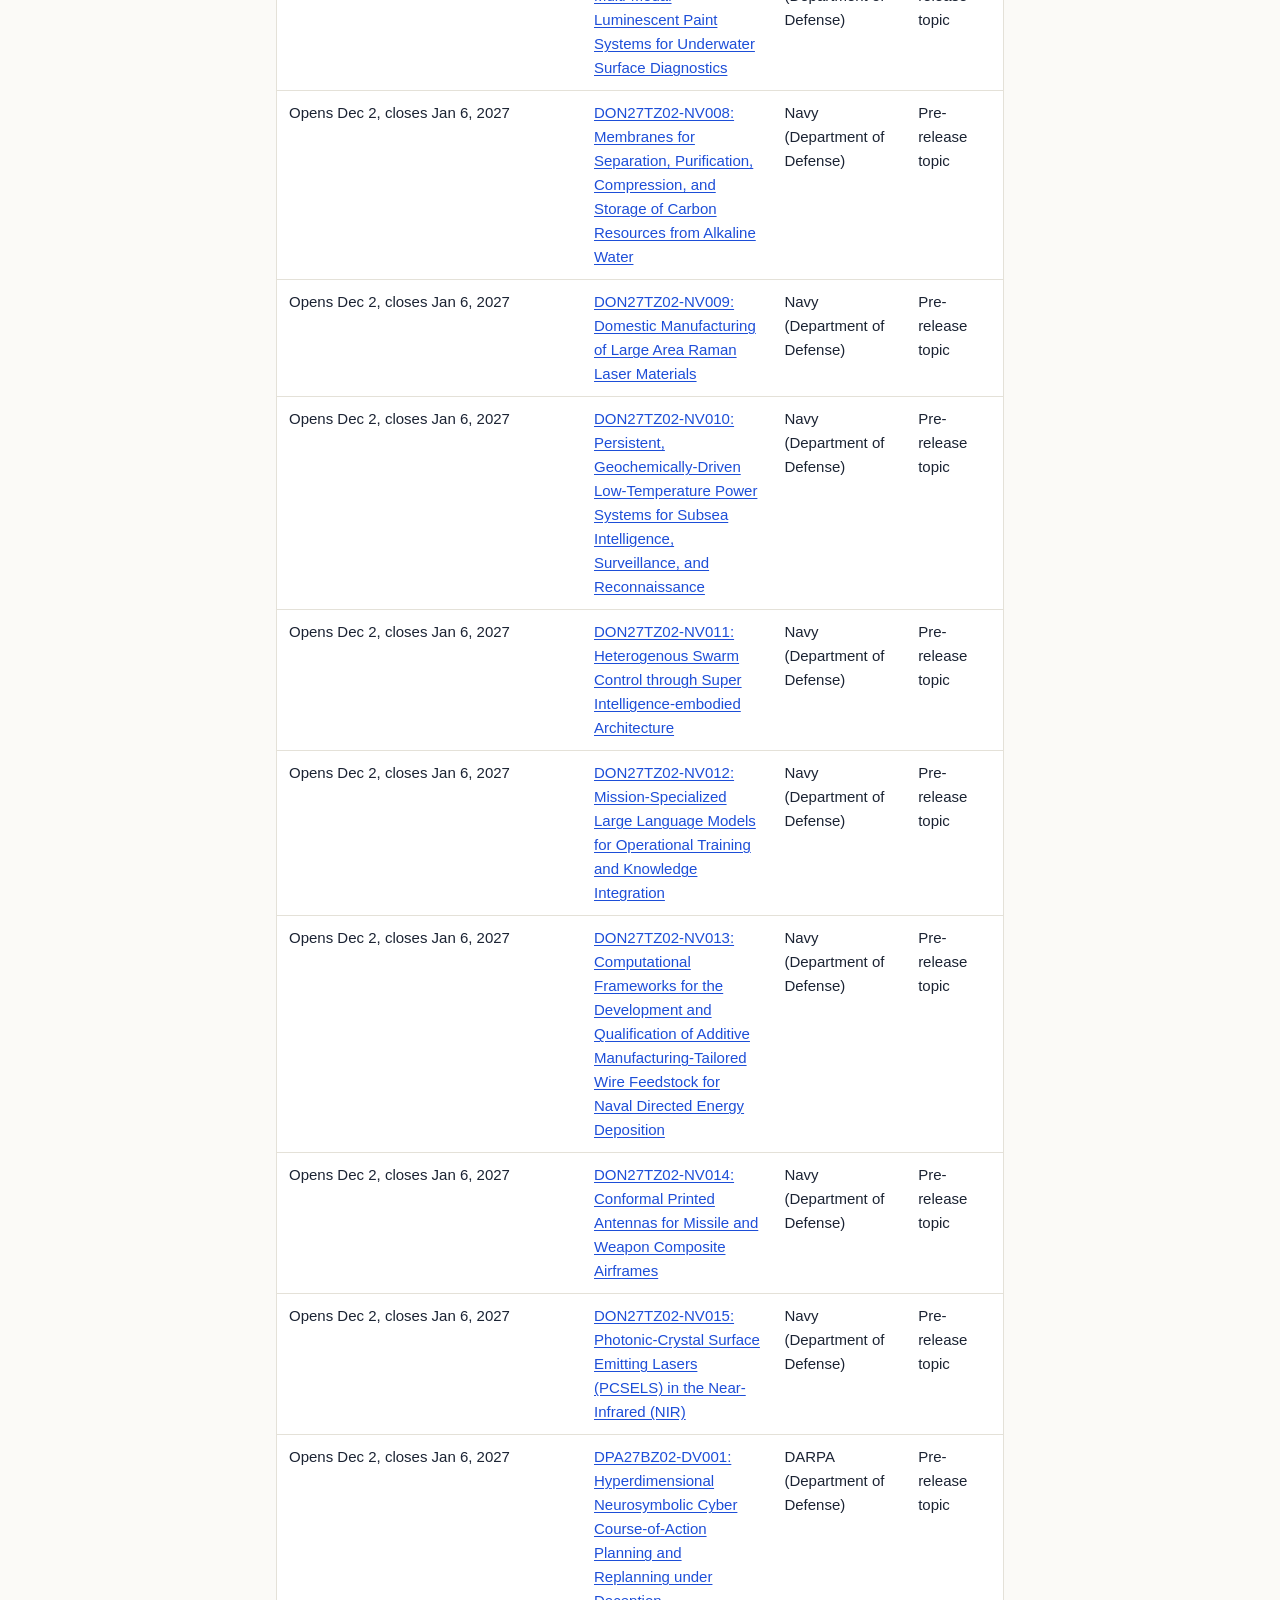
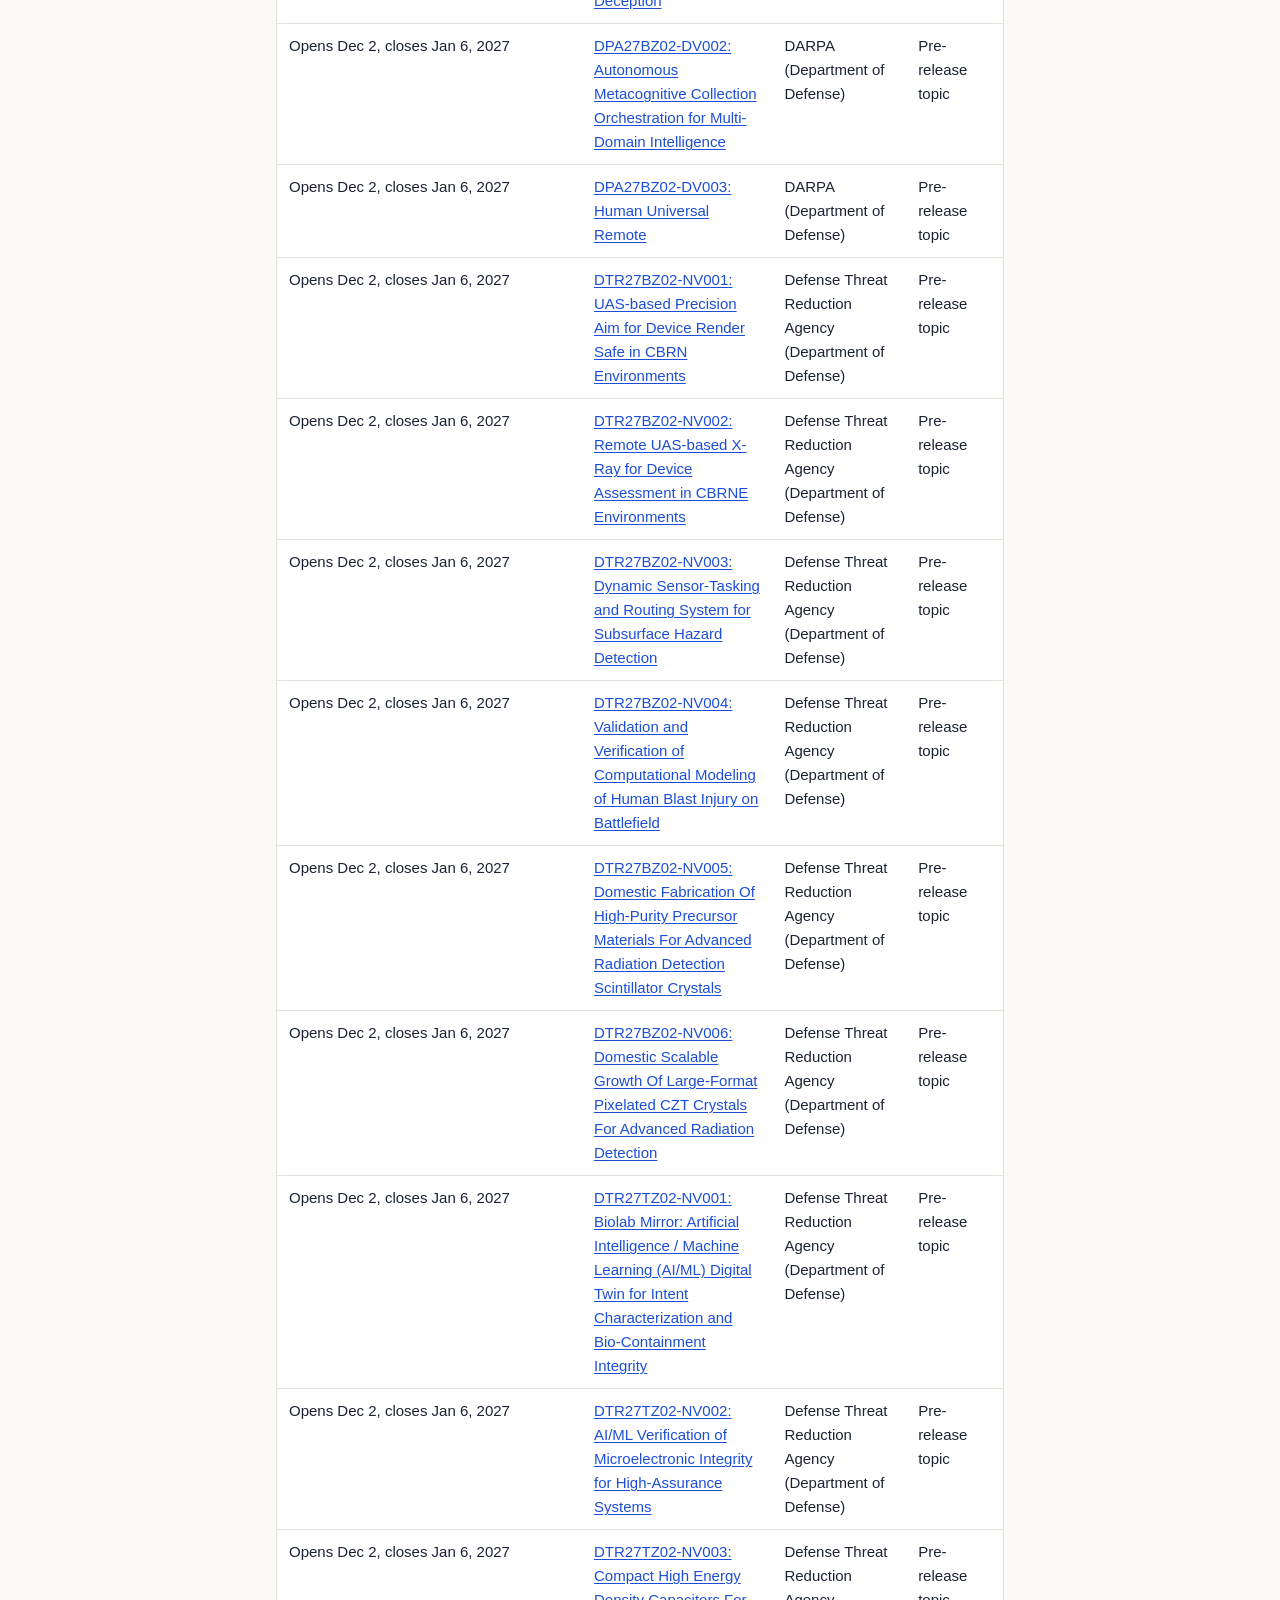
==== commit 1ce3bce7: "Publish 2026-10-26" ====
--- a/docs/open.html
+++ b/docs/open.html
@@ -28,30 +28,174 @@
 </header>
 <main class="wrap">
 <h1>Open SBIR and STTR opportunities</h1>
-<p class="lede">Updated October 19, 2026. Sorted by deadline; forecasts are at the end.</p>
+<p class="lede">Updated November 9, 2026. Sorted by deadline; forecasts are at the end.</p>
 <div class="table-wrap">
 <table>
   <thead><tr><th>Deadline</th><th>Opportunity</th><th>Agency</th><th>Status</th></tr></thead>
   <tbody>
     <tr>
-      <td class="nowrap">Due Nov 4</td>
-      <td><a href="https://www.grants.gov/search-results-detail/362551">NSF Small Business Innovation Research / Small Business Technology Transfer Phase I, Phase II, Fast-Track Programs: A Pilot Emphasis on Scientific Instrumentation</a><br><span class="muted">About $40M in total</span></td>
-      <td>National Science Foundation</td>
-      <td>Open solicitation</td>
-    </tr>
-    <tr>
-      <td class="nowrap">Due Nov 8</td>
-      <td><a href="https://sam.gov/opp/82c25ab2750f410cb73817384e8d9fb3/view">SBIR FY26 Phase I Broad Agency Announcement</a></td>
-      <td>Environmental Protection Agency</td>
-      <td>Open solicitation</td>
-    </tr>
-    <tr>
       <td class="nowrap">Due Nov 17</td>
       <td><a href="https://www.grants.gov/search-results-detail/364020">Small Business Innovation Research and Small Business Technology Transfer Programs Phase II</a><br><span class="muted">Awards of $600,000 to $650,000; About $24.75M in total</span></td>
       <td>National Institute of Food and Agriculture (Department of Agriculture)</td>
       <td>Open solicitation</td>
     </tr>
     <tr>
+      <td class="nowrap">Due Nov 17</td>
+      <td><a href="https://sam.gov/opp/f5d6991dd19d4c6abda74f054c4ab9fd/view">Special Notice: Global Tactical Edge Acquisition Directorate (G-TEAD) - Counter-Unmanned Aircraft System (C-UAS) Fly-Away Kit (SETAF-AF ACE 27-01</a></td>
+      <td>Army (Department of Defense)</td>
+      <td>Special notice</td>
+    </tr>
+    <tr>
+      <td class="nowrap">Due Nov 20</td>
+      <td><a href="https://www.grants.gov/search-results-detail/364135">Unlocking New Levels of Output and Capacity for Key Subsurface Resources SBIR/STTR (UNLOCK SBIR/STTR)</a><br><span class="muted">Awards of $323,090 to $4.63M; About $45M in total</span></td>
+      <td>Advanced Research Projects Agency Energy (Department of Energy)</td>
+      <td>Open solicitation</td>
+    </tr>
+    <tr>
+      <td class="nowrap">Due Nov 25</td>
+      <td><a href="https://www.dodsbirsttr.mil/topics-app/">DAF27BZ01-DV007: Reusable Illumination System</a></td>
+      <td>Air Force (Department of Defense)</td>
+      <td>Open topic</td>
+    </tr>
+    <tr>
+      <td class="nowrap">Due Nov 25</td>
+      <td><a href="https://www.dodsbirsttr.mil/topics-app/">DAF27BZ01-DV008: Technical Data Package Modernization for Information Assurance and Secure Data Exchange</a></td>
+      <td>Air Force (Department of Defense)</td>
+      <td>Open topic</td>
+    </tr>
+    <tr>
+      <td class="nowrap">Due Nov 25</td>
+      <td><a href="https://www.dodsbirsttr.mil/topics-app/">DAF27BZ01-DV009: US Production of Ultra-High Temperature Ceramic-Yielding Preceramic Polymers</a></td>
+      <td>Air Force (Department of Defense)</td>
+      <td>Open topic</td>
+    </tr>
+    <tr>
+      <td class="nowrap">Due Nov 25</td>
+      <td><a href="https://www.dodsbirsttr.mil/topics-app/">DAF27BZ01-DV010: Low SWaP, 2-micron Fiber Amplifiers</a></td>
+      <td>Air Force (Department of Defense)</td>
+      <td>Open topic</td>
+    </tr>
+    <tr>
+      <td class="nowrap">Due Nov 25</td>
+      <td><a href="https://www.dodsbirsttr.mil/topics-app/">DAF27BZ01-DV011: Agile Wire Harness Manipulation and Installation for Unmanned Aerial Systems</a></td>
+      <td>Air Force (Department of Defense)</td>
+      <td>Open topic</td>
+    </tr>
+    <tr>
+      <td class="nowrap">Due Nov 25</td>
+      <td><a href="https://www.dodsbirsttr.mil/topics-app/">DAF27BZ01-DV012: Agile Autonomous Technical Data Package to Path Robotic Task Specification</a></td>
+      <td>Air Force (Department of Defense)</td>
+      <td>Open topic</td>
+    </tr>
+    <tr>
+      <td class="nowrap">Due Nov 25</td>
+      <td><a href="https://www.dodsbirsttr.mil/topics-app/">DAF27BZ01-DV013: Advanced Reserve Power Source Technologies</a></td>
+      <td>Air Force (Department of Defense)</td>
+      <td>Open topic</td>
+    </tr>
+    <tr>
+      <td class="nowrap">Due Nov 25</td>
+      <td><a href="https://www.dodsbirsttr.mil/topics-app/">DAF27BZ01-NV001: Shallow Jet Spurt Engineering Model</a></td>
+      <td>Air Force (Department of Defense)</td>
+      <td>Open topic</td>
+    </tr>
+    <tr>
+      <td class="nowrap">Due Nov 25</td>
+      <td><a href="https://www.dodsbirsttr.mil/topics-app/">DAF27BZ01-NV002: Optimally Packaged Assembly for Laser Systems (OPALS)</a></td>
+      <td>Air Force (Department of Defense)</td>
+      <td>Open topic</td>
+    </tr>
+    <tr>
+      <td class="nowrap">Due Nov 25</td>
+      <td><a href="https://www.dodsbirsttr.mil/topics-app/">DAF27BZ01-NV003: Multiple Telemetry Site Signal Source Synchronization</a></td>
+      <td>Air Force (Department of Defense)</td>
+      <td>Open topic</td>
+    </tr>
+    <tr>
+      <td class="nowrap">Due Nov 25</td>
+      <td><a href="https://www.dodsbirsttr.mil/topics-app/">DAF27BZ01-NV004: Long Rod Delivery System</a></td>
+      <td>Air Force (Department of Defense)</td>
+      <td>Open topic</td>
+    </tr>
+    <tr>
+      <td class="nowrap">Due Nov 25</td>
+      <td><a href="https://www.dodsbirsttr.mil/topics-app/">DAF27BZ01-NV005: Luminescence-Based Surface Measurement Technique for Simultaneous Pressure and Temperature Measurements within Non-Oxygen Based Hypersonic Ground Test Facilities</a></td>
+      <td>Air Force (Department of Defense)</td>
+      <td>Open topic</td>
+    </tr>
+    <tr>
+      <td class="nowrap">Due Nov 25</td>
+      <td><a href="https://www.dodsbirsttr.mil/topics-app/">DAF27BZ01-NV006: High Speed, Low Temperature Hyperspectral Imager for High Enthalpy Ground Testing</a></td>
+      <td>Air Force (Department of Defense)</td>
+      <td>Open topic</td>
+    </tr>
+    <tr>
+      <td class="nowrap">Due Nov 25</td>
+      <td><a href="https://www.dodsbirsttr.mil/topics-app/">DAF27TZ01-DV001: AI-Enabled Computed Vision Air-to-Air Refueling Performance Assessment and Automated Pilot Debrief System</a></td>
+      <td>Air Force (Department of Defense)</td>
+      <td>Open topic</td>
+    </tr>
+    <tr>
+      <td class="nowrap">Due Nov 25</td>
+      <td><a href="https://www.dodsbirsttr.mil/topics-app/">DAF27TZ01-DV002: Cyber Resiliency for Fog and Edge Computing Devices</a></td>
+      <td>Air Force (Department of Defense)</td>
+      <td>Open topic</td>
+    </tr>
+    <tr>
+      <td class="nowrap">Due Nov 25</td>
+      <td><a href="https://www.dodsbirsttr.mil/topics-app/">DAF27TZ01-DV003: Fusion of Cooperative Information Sharing for Uncrewed Air Systems (FOCISAUS)</a></td>
+      <td>Air Force (Department of Defense)</td>
+      <td>Open topic</td>
+    </tr>
+    <tr>
+      <td class="nowrap">Due Nov 25</td>
+      <td><a href="https://www.dodsbirsttr.mil/topics-app/">DON27BX01-NP001: ONR Open Topic for Low-Cost Heads Up Displays (HUDs) for Virtual & Augmented Reality (VR/AR)</a></td>
+      <td>Navy (Department of Defense)</td>
+      <td>Open topic</td>
+    </tr>
+    <tr>
+      <td class="nowrap">Due Nov 25</td>
+      <td><a href="https://www.dodsbirsttr.mil/topics-app/">DON27BZ01-NV001: Cleaner for the Time Domain Reflectometer Tank Level Indicator</a></td>
+      <td>Navy (Department of Defense)</td>
+      <td>Open topic</td>
+    </tr>
+    <tr>
+      <td class="nowrap">Due Nov 25</td>
+      <td><a href="https://www.dodsbirsttr.mil/topics-app/">DON27BZ01-NV002: Fire Resistant Joiner Bulkhead</a></td>
+      <td>Navy (Department of Defense)</td>
+      <td>Open topic</td>
+    </tr>
+    <tr>
+      <td class="nowrap">Due Nov 25</td>
+      <td><a href="https://www.dodsbirsttr.mil/topics-app/">DON27BZ01-NV004: Input-Output Unit (IOU) for Secure Processing and Routing of Hull, Mechanical, & Electrical (HM&E) and Navigation Signals</a></td>
+      <td>Navy (Department of Defense)</td>
+      <td>Open topic</td>
+    </tr>
+    <tr>
+      <td class="nowrap">Due Nov 25</td>
+      <td><a href="https://www.dodsbirsttr.mil/topics-app/">DPA26BZ06-DV028: TRIAGE-X: Autonomous Casualty Triage and Treatment in Chemically Contaminated Mass Casualty Events</a></td>
+      <td>DARPA (Department of Defense)</td>
+      <td>Open topic</td>
+    </tr>
+    <tr>
+      <td class="nowrap">Due Nov 25</td>
+      <td><a href="https://www.dodsbirsttr.mil/topics-app/">OSW27BZ01-DV002: Counter-Unmanned Aerial Systems Rapid Maturation</a></td>
+      <td>Office of the Secretary of Defense (Department of Defense)</td>
+      <td>Open topic</td>
+    </tr>
+    <tr>
+      <td class="nowrap">Due Nov 25</td>
+      <td><a href="https://www.dodsbirsttr.mil/topics-app/">OSW27BZ01-NV001: Counter-Unmanned Aerial Systems Rapid Maturation</a></td>
+      <td>Office of the Secretary of Defense (Department of Defense)</td>
+      <td>Open topic</td>
+    </tr>
+    <tr>
+      <td class="nowrap">Due Mar 4, 2027</td>
+      <td><a href="https://www.grants.gov/search-results-detail/362551">NSF Small Business Innovation Research / Small Business Technology Transfer Phase I, Phase II, Fast-Track Programs: A Pilot Emphasis on Scientific Instrumentation</a><br><span class="muted">About $40M in total</span></td>
+      <td>National Science Foundation</td>
+      <td>Open solicitation</td>
+    </tr>
+    <tr>
       <td class="nowrap">Due Apr 5, 2027</td>
       <td><a href="https://www.grants.gov/search-results-detail/359757">NIH Small Business Technology Transfer Grant (Parent STTR [R41/R42] Clinical Trial Optional)</a></td>
       <td>National Institutes of Health (Department of Health and Human Services)</td>
@@ -64,6 +208,12 @@
       <td>Open solicitation</td>
     </tr>
     <tr>
+      <td class="nowrap">Due Nov 9, 2027</td>
+      <td><a href="https://sam.gov/opp/2c9536a8ae43424b8054966d528211c4/view">Commercial Solutions Opening for Joint All-Domain Command and Control (JADC2)</a></td>
+      <td>Air Force (Department of Defense)</td>
+      <td>Special notice</td>
+    </tr>
+    <tr>
       <td class="nowrap">Due Apr 5, 2029</td>
       <td><a href="https://www.grants.gov/search-results-detail/359758">NIH Small Business Innovation Research (SBIR) Phase IIB Strategic Breakthrough Award (Parent [R44] Clinical Trial Optional)</a></td>
       <td>National Institutes of Health (Department of Health and Human Services)</td>
@@ -86,6 +236,528 @@
       <td><a href="https://sam.gov/opp/6785c01dbc8f49e6acf889415bf6e062/view">Global Tactical Edge Acquisition Directorate Accelerated Capability Event 27-02- Spectrum Enabled Warfare</a></td>
       <td>Army (Department of Defense)</td>
       <td>Special notice</td>
+    </tr>
+    <tr>
+      <td class="nowrap">Opens Nov 21, closes Nov 30</td>
+      <td><a href="https://www.dodsbirsttr.mil/topics-app/">ARM26BX03-DP007: xTech|Kinetic Reach Competition</a><br><span class="muted">Awards up to $2M</span></td>
+      <td>Army (Department of Defense)</td>
+      <td>Pre-release topic</td>
+    </tr>
+    <tr>
+      <td class="nowrap">Opens Nov 16, closes Nov 30</td>
+      <td><a href="https://www.dodsbirsttr.mil/topics-app/">ARM26BX04-DV010: Ground-Based Affordable Mass (G-BAM)</a><br><span class="muted">Awards up to $2M</span></td>
+      <td>Army (Department of Defense)</td>
+      <td>Pre-release topic</td>
+    </tr>
+    <tr>
+      <td class="nowrap">Opens Dec 2, closes Jan 6, 2027</td>
+      <td><a href="https://www.dodsbirsttr.mil/topics-app/">ARM27BX02-NV002: Command Electromagnetic Management & Command-node Awareness, Management, and Obscuration (CEMA CAMO)</a><br><span class="muted">Awards up to $300,000</span></td>
+      <td>Army (Department of Defense)</td>
+      <td>Pre-release topic</td>
+    </tr>
+    <tr>
+      <td class="nowrap">Opens Dec 2, closes Jan 6, 2027</td>
+      <td><a href="https://www.dodsbirsttr.mil/topics-app/">DAF27BX02-NV501: Battle Damage Indications / Battle Damage Assessment Collection, Aggregation, and Analytics Improvement</a></td>
+      <td>Air Force (Department of Defense)</td>
+      <td>Pre-release topic</td>
+    </tr>
+    <tr>
+      <td class="nowrap">Opens Dec 2, closes Jan 6, 2027</td>
+      <td><a href="https://www.dodsbirsttr.mil/topics-app/">DAF27BZ02-DV017: Low - Cost Neuromorphic Edge Intelligence for Persistent Autonomous Change Detection and Machine Situational Memory</a></td>
+      <td>Air Force (Department of Defense)</td>
+      <td>Pre-release topic</td>
+    </tr>
+    <tr>
+      <td class="nowrap">Opens Dec 2, closes Jan 6, 2027</td>
+      <td><a href="https://www.dodsbirsttr.mil/topics-app/">DAF27BZ02-DV018: High-Efficiency Expeditionary Group 2 and Group 3 VTOL UAS for Long-Range Distributed ISR/SOF Operations</a></td>
+      <td>Air Force (Department of Defense)</td>
+      <td>Pre-release topic</td>
+    </tr>
+    <tr>
+      <td class="nowrap">Opens Dec 2, closes Jan 6, 2027</td>
+      <td><a href="https://www.dodsbirsttr.mil/topics-app/">DAF27BZ02-DV019: Collaborative Autonomous UAS for Distributed Non-Kinetic Effects</a></td>
+      <td>Air Force (Department of Defense)</td>
+      <td>Pre-release topic</td>
+    </tr>
+    <tr>
+      <td class="nowrap">Opens Dec 2, closes Jan 6, 2027</td>
+      <td><a href="https://www.dodsbirsttr.mil/topics-app/">DAF27BZ02-DV020: Long-Range, Expendable Autonomous Air Vehicle for Distributed Effects in Contested Environments</a></td>
+      <td>Air Force (Department of Defense)</td>
+      <td>Pre-release topic</td>
+    </tr>
+    <tr>
+      <td class="nowrap">Opens Dec 2, closes Jan 6, 2027</td>
+      <td><a href="https://www.dodsbirsttr.mil/topics-app/">DAF27BZ02-DV021: Rapidly Reconfigurable Pod-Based System Survivability Suite for Air Operations in Contested Environments</a></td>
+      <td>Air Force (Department of Defense)</td>
+      <td>Pre-release topic</td>
+    </tr>
+    <tr>
+      <td class="nowrap">Opens Dec 2, closes Jan 6, 2027</td>
+      <td><a href="https://www.dodsbirsttr.mil/topics-app/">DAF27BZ02-DV022: Multi-Function Processor, Rapid Architecture, Miniaturized (MFP-RAM)</a></td>
+      <td>Air Force (Department of Defense)</td>
+      <td>Pre-release topic</td>
+    </tr>
+    <tr>
+      <td class="nowrap">Opens Dec 2, closes Jan 6, 2027</td>
+      <td><a href="https://www.dodsbirsttr.mil/topics-app/">DAF27BZ02-DV023: A unified model for specification and simulation to design, acquire, and sustain a hybrid- or multi-cloud large scale data analytics system that balances cost, performance, modularity, and security.</a></td>
+      <td>Air Force (Department of Defense)</td>
+      <td>Pre-release topic</td>
+    </tr>
+    <tr>
+      <td class="nowrap">Opens Dec 2, closes Jan 6, 2027</td>
+      <td><a href="https://www.dodsbirsttr.mil/topics-app/">DAF27BZ02-DV024: Mobile Expeditionary 3D Concrete Printer (MX3DCP)</a></td>
+      <td>Air Force (Department of Defense)</td>
+      <td>Pre-release topic</td>
+    </tr>
+    <tr>
+      <td class="nowrap">Opens Dec 2, closes Jan 6, 2027</td>
+      <td><a href="https://www.dodsbirsttr.mil/topics-app/">DAF27BZ02-DV025: Wide Pass Bandwidth, High Selectivity, Continuously Tunable Notch Filters</a></td>
+      <td>Air Force (Department of Defense)</td>
+      <td>Pre-release topic</td>
+    </tr>
+    <tr>
+      <td class="nowrap">Opens Dec 2, closes Jan 6, 2027</td>
+      <td><a href="https://www.dodsbirsttr.mil/topics-app/">DAF27BZ02-DV026: Domestic Liquid Phase Epitaxy of Yttrium Iron Garnet Films for Resilient Microwave Filter Supply Chains</a></td>
+      <td>Air Force (Department of Defense)</td>
+      <td>Pre-release topic</td>
+    </tr>
+    <tr>
+      <td class="nowrap">Opens Dec 2, closes Jan 6, 2027</td>
+      <td><a href="https://www.dodsbirsttr.mil/topics-app/">DAF27BZ02-NV014: Quantum Sensing Analyzer</a></td>
+      <td>Air Force (Department of Defense)</td>
+      <td>Pre-release topic</td>
+    </tr>
+    <tr>
+      <td class="nowrap">Opens Dec 2, closes Jan 6, 2027</td>
+      <td><a href="https://www.dodsbirsttr.mil/topics-app/">DAF27BZ02-NV015: Solid Propellant Environmental Effects Digital Twin</a></td>
+      <td>Air Force (Department of Defense)</td>
+      <td>Pre-release topic</td>
+    </tr>
+    <tr>
+      <td class="nowrap">Opens Dec 2, closes Jan 6, 2027</td>
+      <td><a href="https://www.dodsbirsttr.mil/topics-app/">DAF27TX02-DV502: Next-generation Green Monopropellant Gas Generation</a></td>
+      <td>Air Force (Department of Defense)</td>
+      <td>Pre-release topic</td>
+    </tr>
+    <tr>
+      <td class="nowrap">Opens Dec 2, closes Jan 6, 2027</td>
+      <td><a href="https://www.dodsbirsttr.mil/topics-app/">DAF27TZ02-DV004: B-52 Multi-Factor AI Performance Charts</a></td>
+      <td>Air Force (Department of Defense)</td>
+      <td>Pre-release topic</td>
+    </tr>
+    <tr>
+      <td class="nowrap">Opens Dec 2, closes Jan 6, 2027</td>
+      <td><a href="https://www.dodsbirsttr.mil/topics-app/">DAF27TZ02-DV005: RF Spectrum Operations Enhanced with Distributed AI-Assisted Sharing of Knowledge Sharing (RF-DASK)</a></td>
+      <td>Air Force (Department of Defense)</td>
+      <td>Pre-release topic</td>
+    </tr>
+    <tr>
+      <td class="nowrap">Opens Dec 2, closes Jan 6, 2027</td>
+      <td><a href="https://www.dodsbirsttr.mil/topics-app/">DAF27TZ02-DV006: Wideband Antenna for RF Photonics Modules</a></td>
+      <td>Air Force (Department of Defense)</td>
+      <td>Pre-release topic</td>
+    </tr>
+    <tr>
+      <td class="nowrap">Opens Dec 2, closes Jan 6, 2027</td>
+      <td><a href="https://www.dodsbirsttr.mil/topics-app/">DON27BZ02-DV026: DIRECT TO PHASE II: Frequency-Based Persistent Super Intelligence Tracking and Surveillance Capability</a></td>
+      <td>Navy (Department of Defense)</td>
+      <td>Pre-release topic</td>
+    </tr>
+    <tr>
+      <td class="nowrap">Opens Dec 2, closes Jan 6, 2027</td>
+      <td><a href="https://www.dodsbirsttr.mil/topics-app/">DON27BZ02-DV027: DIRECT TO PHASE II: Ultra-Low Latency Technology for Radio Applications 5G</a></td>
+      <td>Navy (Department of Defense)</td>
+      <td>Pre-release topic</td>
+    </tr>
+    <tr>
+      <td class="nowrap">Opens Dec 2, closes Jan 6, 2027</td>
+      <td><a href="https://www.dodsbirsttr.mil/topics-app/">DON27BZ02-DV028: DIRECT TO PHASE II: Advanced Multi-User Signal Separation for Tactical Waveforms</a></td>
+      <td>Navy (Department of Defense)</td>
+      <td>Pre-release topic</td>
+    </tr>
+    <tr>
+      <td class="nowrap">Opens Dec 2, closes Jan 6, 2027</td>
+      <td><a href="https://www.dodsbirsttr.mil/topics-app/">DON27BZ02-DV029: DIRECT TO PHASE II: Modular Software Reference Implementation for Waveforms</a></td>
+      <td>Navy (Department of Defense)</td>
+      <td>Pre-release topic</td>
+    </tr>
+    <tr>
+      <td class="nowrap">Opens Dec 2, closes Jan 6, 2027</td>
+      <td><a href="https://www.dodsbirsttr.mil/topics-app/">DON27BZ02-NV006: Mobile Vehicle Forensics</a></td>
+      <td>Navy (Department of Defense)</td>
+      <td>Pre-release topic</td>
+    </tr>
+    <tr>
+      <td class="nowrap">Opens Dec 2, closes Jan 6, 2027</td>
+      <td><a href="https://www.dodsbirsttr.mil/topics-app/">DON27BZ02-NV007: Lightweight, Energy-Efficient Portable Nitrogen Generator for Expeditionary Operations</a></td>
+      <td>Navy (Department of Defense)</td>
+      <td>Pre-release topic</td>
+    </tr>
+    <tr>
+      <td class="nowrap">Opens Dec 2, closes Jan 6, 2027</td>
+      <td><a href="https://www.dodsbirsttr.mil/topics-app/">DON27BZ02-NV008: Integrated Multi-Spectral Periscope for the Amphibious Combat Vehicle (ACV)</a></td>
+      <td>Navy (Department of Defense)</td>
+      <td>Pre-release topic</td>
+    </tr>
+    <tr>
+      <td class="nowrap">Opens Dec 2, closes Jan 6, 2027</td>
+      <td><a href="https://www.dodsbirsttr.mil/topics-app/">DON27BZ02-NV009: Distributed Multispectral Event-Driven Integrated Sensing and Communications</a></td>
+      <td>Navy (Department of Defense)</td>
+      <td>Pre-release topic</td>
+    </tr>
+    <tr>
+      <td class="nowrap">Opens Dec 2, closes Jan 6, 2027</td>
+      <td><a href="https://www.dodsbirsttr.mil/topics-app/">DON27BZ02-NV010: Automated Hardening for Cyber Secure Operating Systems</a></td>
+      <td>Navy (Department of Defense)</td>
+      <td>Pre-release topic</td>
+    </tr>
+    <tr>
+      <td class="nowrap">Opens Dec 2, closes Jan 6, 2027</td>
+      <td><a href="https://www.dodsbirsttr.mil/topics-app/">DON27BZ02-NV011: Low-cost Mid-wave Infrared Focal-Plane Array (FPA) Fabrication through Direct-bond Interconnection</a></td>
+      <td>Navy (Department of Defense)</td>
+      <td>Pre-release topic</td>
+    </tr>
+    <tr>
+      <td class="nowrap">Opens Dec 2, closes Jan 6, 2027</td>
+      <td><a href="https://www.dodsbirsttr.mil/topics-app/">DON27BZ02-NV012: “Self-Replicating Evolutionary Agentic SI Swarming Force” with Autonomous Embedded SI Guardrail Enforcers</a></td>
+      <td>Navy (Department of Defense)</td>
+      <td>Pre-release topic</td>
+    </tr>
+    <tr>
+      <td class="nowrap">Opens Dec 2, closes Jan 6, 2027</td>
+      <td><a href="https://www.dodsbirsttr.mil/topics-app/">DON27BZ02-NV013: Electro-Optical/Infrared Tactical Decision Aid</a></td>
+      <td>Navy (Department of Defense)</td>
+      <td>Pre-release topic</td>
+    </tr>
+    <tr>
+      <td class="nowrap">Opens Dec 2, closes Jan 6, 2027</td>
+      <td><a href="https://www.dodsbirsttr.mil/topics-app/">DON27BZ02-NV014: Autonomous Multi-Intelligence Acoustic Reasoning Agent for Anti-Submarine Warfare</a></td>
+      <td>Navy (Department of Defense)</td>
+      <td>Pre-release topic</td>
+    </tr>
+    <tr>
+      <td class="nowrap">Opens Dec 2, closes Jan 6, 2027</td>
+      <td><a href="https://www.dodsbirsttr.mil/topics-app/">DON27BZ02-NV015: High Sensitivity Tunneling Magnetoresistive Magnetometers</a></td>
+      <td>Navy (Department of Defense)</td>
+      <td>Pre-release topic</td>
+    </tr>
+    <tr>
+      <td class="nowrap">Opens Dec 2, closes Jan 6, 2027</td>
+      <td><a href="https://www.dodsbirsttr.mil/topics-app/">DON27BZ02-NV016: Improved Ionosphere D-region Specification for High Frequency Propagation</a></td>
+      <td>Navy (Department of Defense)</td>
+      <td>Pre-release topic</td>
+    </tr>
+    <tr>
+      <td class="nowrap">Opens Dec 2, closes Jan 6, 2027</td>
+      <td><a href="https://www.dodsbirsttr.mil/topics-app/">DON27BZ02-NV017: Expeditionary Water Quality Sensors</a></td>
+      <td>Navy (Department of Defense)</td>
+      <td>Pre-release topic</td>
+    </tr>
+    <tr>
+      <td class="nowrap">Opens Dec 2, closes Jan 6, 2027</td>
+      <td><a href="https://www.dodsbirsttr.mil/topics-app/">DON27BZ02-NV018: Rapid Thermoplastic Patching Capability for Legacy Thermoset Airframe Sustainment</a></td>
+      <td>Navy (Department of Defense)</td>
+      <td>Pre-release topic</td>
+    </tr>
+    <tr>
+      <td class="nowrap">Opens Dec 2, closes Jan 6, 2027</td>
+      <td><a href="https://www.dodsbirsttr.mil/topics-app/">DON27BZ02-NV019: Navy Shipboard Gas Turbine Rotating Detonation Combustor Operation with Diesel Fuel</a></td>
+      <td>Navy (Department of Defense)</td>
+      <td>Pre-release topic</td>
+    </tr>
+    <tr>
+      <td class="nowrap">Opens Dec 2, closes Jan 6, 2027</td>
+      <td><a href="https://www.dodsbirsttr.mil/topics-app/">DON27BZ02-NV020: Rapid Imagery Creation for Navy Training</a></td>
+      <td>Navy (Department of Defense)</td>
+      <td>Pre-release topic</td>
+    </tr>
+    <tr>
+      <td class="nowrap">Opens Dec 2, closes Jan 6, 2027</td>
+      <td><a href="https://www.dodsbirsttr.mil/topics-app/">DON27BZ02-NV021: SI-Enabled “Just-in-time” Knowledge Delivery for Naval Maintainers</a></td>
+      <td>Navy (Department of Defense)</td>
+      <td>Pre-release topic</td>
+    </tr>
+    <tr>
+      <td class="nowrap">Opens Dec 2, closes Jan 6, 2027</td>
+      <td><a href="https://www.dodsbirsttr.mil/topics-app/">DON27BZ02-NV022: Collapsible Fixed-Wing Low-Cost Unmanned Aerial System for Intelligence, Surveillance, and Reconnaissance Missions</a></td>
+      <td>Navy (Department of Defense)</td>
+      <td>Pre-release topic</td>
+    </tr>
+    <tr>
+      <td class="nowrap">Opens Dec 2, closes Jan 6, 2027</td>
+      <td><a href="https://www.dodsbirsttr.mil/topics-app/">DON27BZ02-NV023: Attritable Turbine for Low-Cost Attack Systems (ATLAS)</a></td>
+      <td>Navy (Department of Defense)</td>
+      <td>Pre-release topic</td>
+    </tr>
+    <tr>
+      <td class="nowrap">Opens Dec 2, closes Jan 6, 2027</td>
+      <td><a href="https://www.dodsbirsttr.mil/topics-app/">DON27BZ02-NV024: Zero-Retrofit Robotic Ammunition Handling for the MK 45 Mod 4, 5-Inch Gun Magazine</a></td>
+      <td>Navy (Department of Defense)</td>
+      <td>Pre-release topic</td>
+    </tr>
+    <tr>
+      <td class="nowrap">Opens Dec 2, closes Jan 6, 2027</td>
+      <td><a href="https://www.dodsbirsttr.mil/topics-app/">DON27BZ02-NV025: Innovative Shortwave Infrared High Energy Laser Source and Coupled Imager</a></td>
+      <td>Navy (Department of Defense)</td>
+      <td>Pre-release topic</td>
+    </tr>
+    <tr>
+      <td class="nowrap">Opens Dec 2, closes Jan 6, 2027</td>
+      <td><a href="https://www.dodsbirsttr.mil/topics-app/">DON27TZ02-NV001: Co-Packaged Optics (CPO) for Advanced Cryocooled Electro-Optical/Infrared (EO/IR) Sensors</a></td>
+      <td>Navy (Department of Defense)</td>
+      <td>Pre-release topic</td>
+    </tr>
+    <tr>
+      <td class="nowrap">Opens Dec 2, closes Jan 6, 2027</td>
+      <td><a href="https://www.dodsbirsttr.mil/topics-app/">DON27TZ02-NV002: Field-Friendly Super Intelligence and Machine Learning Systems</a></td>
+      <td>Navy (Department of Defense)</td>
+      <td>Pre-release topic</td>
+    </tr>
+    <tr>
+      <td class="nowrap">Opens Dec 2, closes Jan 6, 2027</td>
+      <td><a href="https://www.dodsbirsttr.mil/topics-app/">DON27TZ02-NV003: Growth and Production of As2S3 Waveguides</a></td>
+      <td>Navy (Department of Defense)</td>
+      <td>Pre-release topic</td>
+    </tr>
+    <tr>
+      <td class="nowrap">Opens Dec 2, closes Jan 6, 2027</td>
+      <td><a href="https://www.dodsbirsttr.mil/topics-app/">DON27TZ02-NV004: Validated Modular Autonomy for Undersea Multi-Vehicle Coordination</a></td>
+      <td>Navy (Department of Defense)</td>
+      <td>Pre-release topic</td>
+    </tr>
+    <tr>
+      <td class="nowrap">Opens Dec 2, closes Jan 6, 2027</td>
+      <td><a href="https://www.dodsbirsttr.mil/topics-app/">DON27TZ02-NV005: Self-Sustaining Wave Energy Capture for Persistent Autonomous Ocean-Going Systems</a></td>
+      <td>Navy (Department of Defense)</td>
+      <td>Pre-release topic</td>
+    </tr>
+    <tr>
+      <td class="nowrap">Opens Dec 2, closes Jan 6, 2027</td>
+      <td><a href="https://www.dodsbirsttr.mil/topics-app/">DON27TZ02-NV006: Compact Unmanned Aerial System for Marine Species Monitoring</a></td>
+      <td>Navy (Department of Defense)</td>
+      <td>Pre-release topic</td>
+    </tr>
+    <tr>
+      <td class="nowrap">Opens Dec 2, closes Jan 6, 2027</td>
+      <td><a href="https://www.dodsbirsttr.mil/topics-app/">DON27TZ02-NV007: Multi-Modal Luminescent Paint Systems for Underwater Surface Diagnostics</a></td>
+      <td>Navy (Department of Defense)</td>
+      <td>Pre-release topic</td>
+    </tr>
+    <tr>
+      <td class="nowrap">Opens Dec 2, closes Jan 6, 2027</td>
+      <td><a href="https://www.dodsbirsttr.mil/topics-app/">DON27TZ02-NV008: Membranes for Separation, Purification, Compression, and Storage of Carbon Resources from Alkaline Water</a></td>
+      <td>Navy (Department of Defense)</td>
+      <td>Pre-release topic</td>
+    </tr>
+    <tr>
+      <td class="nowrap">Opens Dec 2, closes Jan 6, 2027</td>
+      <td><a href="https://www.dodsbirsttr.mil/topics-app/">DON27TZ02-NV009: Domestic Manufacturing of Large Area Raman Laser Materials</a></td>
+      <td>Navy (Department of Defense)</td>
+      <td>Pre-release topic</td>
+    </tr>
+    <tr>
+      <td class="nowrap">Opens Dec 2, closes Jan 6, 2027</td>
+      <td><a href="https://www.dodsbirsttr.mil/topics-app/">DON27TZ02-NV010: Persistent, Geochemically-Driven Low-Temperature Power Systems for Subsea Intelligence, Surveillance, and Reconnaissance</a></td>
+      <td>Navy (Department of Defense)</td>
+      <td>Pre-release topic</td>
+    </tr>
+    <tr>
+      <td class="nowrap">Opens Dec 2, closes Jan 6, 2027</td>
+      <td><a href="https://www.dodsbirsttr.mil/topics-app/">DON27TZ02-NV011: Heterogenous Swarm Control through Super Intelligence-embodied Architecture</a></td>
+      <td>Navy (Department of Defense)</td>
+      <td>Pre-release topic</td>
+    </tr>
+    <tr>
+      <td class="nowrap">Opens Dec 2, closes Jan 6, 2027</td>
+      <td><a href="https://www.dodsbirsttr.mil/topics-app/">DON27TZ02-NV012: Mission-Specialized Large Language Models for Operational Training and Knowledge Integration</a></td>
+      <td>Navy (Department of Defense)</td>
+      <td>Pre-release topic</td>
+    </tr>
+    <tr>
+      <td class="nowrap">Opens Dec 2, closes Jan 6, 2027</td>
+      <td><a href="https://www.dodsbirsttr.mil/topics-app/">DON27TZ02-NV013: Computational Frameworks for the Development and Qualification of Additive Manufacturing-Tailored Wire Feedstock for Naval Directed Energy Deposition</a></td>
+      <td>Navy (Department of Defense)</td>
+      <td>Pre-release topic</td>
+    </tr>
+    <tr>
+      <td class="nowrap">Opens Dec 2, closes Jan 6, 2027</td>
+      <td><a href="https://www.dodsbirsttr.mil/topics-app/">DON27TZ02-NV014: Conformal Printed Antennas for Missile and Weapon Composite Airframes</a></td>
+      <td>Navy (Department of Defense)</td>
+      <td>Pre-release topic</td>
+    </tr>
+    <tr>
+      <td class="nowrap">Opens Dec 2, closes Jan 6, 2027</td>
+      <td><a href="https://www.dodsbirsttr.mil/topics-app/">DON27TZ02-NV015: Photonic-Crystal Surface Emitting Lasers (PCSELS) in the Near-Infrared (NIR)</a></td>
+      <td>Navy (Department of Defense)</td>
+      <td>Pre-release topic</td>
+    </tr>
+    <tr>
+      <td class="nowrap">Opens Dec 2, closes Jan 6, 2027</td>
+      <td><a href="https://www.dodsbirsttr.mil/topics-app/">DPA27BZ02-DV001: Hyperdimensional Neurosymbolic Cyber Course-of-Action Planning and Replanning under Deception</a></td>
+      <td>DARPA (Department of Defense)</td>
+      <td>Pre-release topic</td>
+    </tr>
+    <tr>
+      <td class="nowrap">Opens Dec 2, closes Jan 6, 2027</td>
+      <td><a href="https://www.dodsbirsttr.mil/topics-app/">DPA27BZ02-DV002: Autonomous Metacognitive Collection Orchestration for Multi-Domain Intelligence</a></td>
+      <td>DARPA (Department of Defense)</td>
+      <td>Pre-release topic</td>
+    </tr>
+    <tr>
+      <td class="nowrap">Opens Dec 2, closes Jan 6, 2027</td>
+      <td><a href="https://www.dodsbirsttr.mil/topics-app/">DPA27BZ02-DV003: Human Universal Remote</a></td>
+      <td>DARPA (Department of Defense)</td>
+      <td>Pre-release topic</td>
+    </tr>
+    <tr>
+      <td class="nowrap">Opens Dec 2, closes Jan 6, 2027</td>
+      <td><a href="https://www.dodsbirsttr.mil/topics-app/">DTR27BZ02-NV001: UAS-based Precision Aim for Device Render Safe in CBRN Environments</a></td>
+      <td>Defense Threat Reduction Agency (Department of Defense)</td>
+      <td>Pre-release topic</td>
+    </tr>
+    <tr>
+      <td class="nowrap">Opens Dec 2, closes Jan 6, 2027</td>
+      <td><a href="https://www.dodsbirsttr.mil/topics-app/">DTR27BZ02-NV002: Remote UAS-based X-Ray for Device Assessment in CBRNE Environments</a></td>
+      <td>Defense Threat Reduction Agency (Department of Defense)</td>
+      <td>Pre-release topic</td>
+    </tr>
+    <tr>
+      <td class="nowrap">Opens Dec 2, closes Jan 6, 2027</td>
+      <td><a href="https://www.dodsbirsttr.mil/topics-app/">DTR27BZ02-NV003: Dynamic Sensor-Tasking and Routing System for Subsurface Hazard Detection</a></td>
+      <td>Defense Threat Reduction Agency (Department of Defense)</td>
+      <td>Pre-release topic</td>
+    </tr>
+    <tr>
+      <td class="nowrap">Opens Dec 2, closes Jan 6, 2027</td>
+      <td><a href="https://www.dodsbirsttr.mil/topics-app/">DTR27BZ02-NV004: Validation and Verification of Computational Modeling of Human Blast Injury on Battlefield</a></td>
+      <td>Defense Threat Reduction Agency (Department of Defense)</td>
+      <td>Pre-release topic</td>
+    </tr>
+    <tr>
+      <td class="nowrap">Opens Dec 2, closes Jan 6, 2027</td>
+      <td><a href="https://www.dodsbirsttr.mil/topics-app/">DTR27BZ02-NV005: Domestic Fabrication Of High-Purity Precursor Materials For Advanced Radiation Detection Scintillator Crystals</a></td>
+      <td>Defense Threat Reduction Agency (Department of Defense)</td>
+      <td>Pre-release topic</td>
+    </tr>
+    <tr>
+      <td class="nowrap">Opens Dec 2, closes Jan 6, 2027</td>
+      <td><a href="https://www.dodsbirsttr.mil/topics-app/">DTR27BZ02-NV006: Domestic Scalable Growth Of Large-Format Pixelated CZT Crystals For Advanced Radiation Detection</a></td>
+      <td>Defense Threat Reduction Agency (Department of Defense)</td>
+      <td>Pre-release topic</td>
+    </tr>
+    <tr>
+      <td class="nowrap">Opens Dec 2, closes Jan 6, 2027</td>
+      <td><a href="https://www.dodsbirsttr.mil/topics-app/">DTR27TZ02-NV001: Biolab Mirror: Artificial Intelligence / Machine Learning (AI/ML) Digital Twin for Intent Characterization and Bio-Containment Integrity</a></td>
+      <td>Defense Threat Reduction Agency (Department of Defense)</td>
+      <td>Pre-release topic</td>
+    </tr>
+    <tr>
+      <td class="nowrap">Opens Dec 2, closes Jan 6, 2027</td>
+      <td><a href="https://www.dodsbirsttr.mil/topics-app/">DTR27TZ02-NV002: AI/ML Verification of Microelectronic Integrity for High-Assurance Systems</a></td>
+      <td>Defense Threat Reduction Agency (Department of Defense)</td>
+      <td>Pre-release topic</td>
+    </tr>
+    <tr>
+      <td class="nowrap">Opens Dec 2, closes Jan 6, 2027</td>
+      <td><a href="https://www.dodsbirsttr.mil/topics-app/">DTR27TZ02-NV003: Compact High Energy Density Capacitors For Pulsed Field X-Ray Generators</a></td>
+      <td>Defense Threat Reduction Agency (Department of Defense)</td>
+      <td>Pre-release topic</td>
+    </tr>
+    <tr>
+      <td class="nowrap">Opens Dec 2, closes Jan 6, 2027</td>
+      <td><a href="https://www.dodsbirsttr.mil/topics-app/">MDA27BZ02-DV001: Low Cost Infrared Seeker</a></td>
+      <td>Missile Defense Agency (Department of Defense)</td>
+      <td>Pre-release topic</td>
+    </tr>
+    <tr>
+      <td class="nowrap">Opens Dec 2, closes Jan 6, 2027</td>
+      <td><a href="https://www.dodsbirsttr.mil/topics-app/">MDA27BZ02-DV002: Rapidly Deployable Aerial Interdiction Cluster</a></td>
+      <td>Missile Defense Agency (Department of Defense)</td>
+      <td>Pre-release topic</td>
+    </tr>
+    <tr>
+      <td class="nowrap">Opens Dec 2, closes Jan 6, 2027</td>
+      <td><a href="https://www.dodsbirsttr.mil/topics-app/">MDA27BZ02-DV003: High Speed Low Size, Weight, and Power (SWaP) Radio Frequency (RF) Communications Systems for Space-to-Space and Space-to-Terrestrial Applications</a></td>
+      <td>Missile Defense Agency (Department of Defense)</td>
+      <td>Pre-release topic</td>
+    </tr>
+    <tr>
+      <td class="nowrap">Opens Dec 2, closes Jan 6, 2027</td>
+      <td><a href="https://www.dodsbirsttr.mil/topics-app/">MDA27BZ02-DV004: Modeling UV/VIS/near-IR Observables of Dim Hypersonic Configurations</a></td>
+      <td>Missile Defense Agency (Department of Defense)</td>
+      <td>Pre-release topic</td>
+    </tr>
+    <tr>
+      <td class="nowrap">Opens Dec 2, closes Jan 6, 2027</td>
+      <td><a href="https://www.dodsbirsttr.mil/topics-app/">MDA27BZ02-DV005: Mobile Sea-Based Launch Platform</a></td>
+      <td>Missile Defense Agency (Department of Defense)</td>
+      <td>Pre-release topic</td>
+    </tr>
+    <tr>
+      <td class="nowrap">Opens Dec 2, closes Jan 6, 2027</td>
+      <td><a href="https://www.dodsbirsttr.mil/topics-app/">MDA27BZ02-DV006: Performance Enhancement of Solid Rocket Motors Applied to Existing Systems</a></td>
+      <td>Missile Defense Agency (Department of Defense)</td>
+      <td>Pre-release topic</td>
+    </tr>
+    <tr>
+      <td class="nowrap">Opens Dec 2, closes Jan 6, 2027</td>
+      <td><a href="https://www.dodsbirsttr.mil/topics-app/">MDA27BZ02-DV007: Low Cost / Rapidly Producible Booster Insulation Methods</a></td>
+      <td>Missile Defense Agency (Department of Defense)</td>
+      <td>Pre-release topic</td>
+    </tr>
+    <tr>
+      <td class="nowrap">Opens Dec 2, closes Jan 6, 2027</td>
+      <td><a href="https://www.dodsbirsttr.mil/topics-app/">MDA27BZ02-DV009: Configurable Operator Decision Models for Constructive Test and Evaluation Simulations</a></td>
+      <td>Missile Defense Agency (Department of Defense)</td>
+      <td>Pre-release topic</td>
+    </tr>
+    <tr>
+      <td class="nowrap">Opens Dec 2, closes Jan 6, 2027</td>
+      <td><a href="https://www.dodsbirsttr.mil/topics-app/">MDA27BZ02-DV010: Multi-Fidelity Transfer Learning for Defense Applications</a></td>
+      <td>Missile Defense Agency (Department of Defense)</td>
+      <td>Pre-release topic</td>
+    </tr>
+    <tr>
+      <td class="nowrap">Opens Dec 2, closes Jan 6, 2027</td>
+      <td><a href="https://www.dodsbirsttr.mil/topics-app/">OSW27BZ02-DV003: Real-World Applications for Prototype ISAC Demonstrations (RAPID) Small Business</a></td>
+      <td>Office of the Secretary of Defense (Department of Defense)</td>
+      <td>Pre-release topic</td>
+    </tr>
+    <tr>
+      <td class="nowrap">Opens Dec 2, closes Jan 6, 2027</td>
+      <td><a href="https://www.dodsbirsttr.mil/topics-app/">OSW27BZ02-DV005: Resilient Tactical Edge Networks</a></td>
+      <td>Office of the Secretary of Defense (Department of Defense)</td>
+      <td>Pre-release topic</td>
+    </tr>
+    <tr>
+      <td class="nowrap">Opens Dec 2, closes Jan 6, 2027</td>
+      <td><a href="https://www.dodsbirsttr.mil/topics-app/">OSW27BZ02-NV004: Robust and resilient optical modulators for extreme environment applications</a></td>
+      <td>Office of the Secretary of Defense (Department of Defense)</td>
+      <td>Pre-release topic</td>
+    </tr>
+    <tr>
+      <td class="nowrap">Opens Dec 2, closes Jan 6, 2027</td>
+      <td><a href="https://www.dodsbirsttr.mil/topics-app/">OSW27TZ02-NV001: Wafer-scale low-loss hyperbolic optical material</a></td>
+      <td>Office of the Secretary of Defense (Department of Defense)</td>
+      <td>Pre-release topic</td>
+    </tr>
+    <tr>
+      <td class="nowrap">Opens Apr 19, 2027, closes May 7, 2027</td>
+      <td><a href="https://www.dodsbirsttr.mil/topics-app/">ARM27BX01-DP001: G-TEAD USAREUR-AF ACE 27-02: Spectrum Enabled Warfare Powered by xTech</a><br><span class="muted">Awards up to $2M</span></td>
+      <td>Army (Department of Defense)</td>
+      <td>Pre-release topic</td>
+    </tr>
+    <tr>
+      <td class="nowrap">Opens May 20, 2027, closes Jun 22, 2027</td>
+      <td><a href="https://www.dodsbirsttr.mil/topics-app/">ARM26BX05-NP011: xTech|Search 10 Competition</a><br><span class="muted">Awards up to $300,000</span></td>
+      <td>Army (Department of Defense)</td>
+      <td>Pre-release topic</td>
+    </tr>
+    <tr>
+      <td class="nowrap">Opens May 20, 2027, closes Jun 22, 2027</td>
+      <td><a href="https://www.dodsbirsttr.mil/topics-app/">ARM26TX05-NP002: xTech|Search 10 Competition</a><br><span class="muted">Awards up to $300,000</span></td>
+      <td>Army (Department of Defense)</td>
+      <td>Pre-release topic</td>
     </tr>
     <tr>
       <td class="nowrap">Not open yet</td>
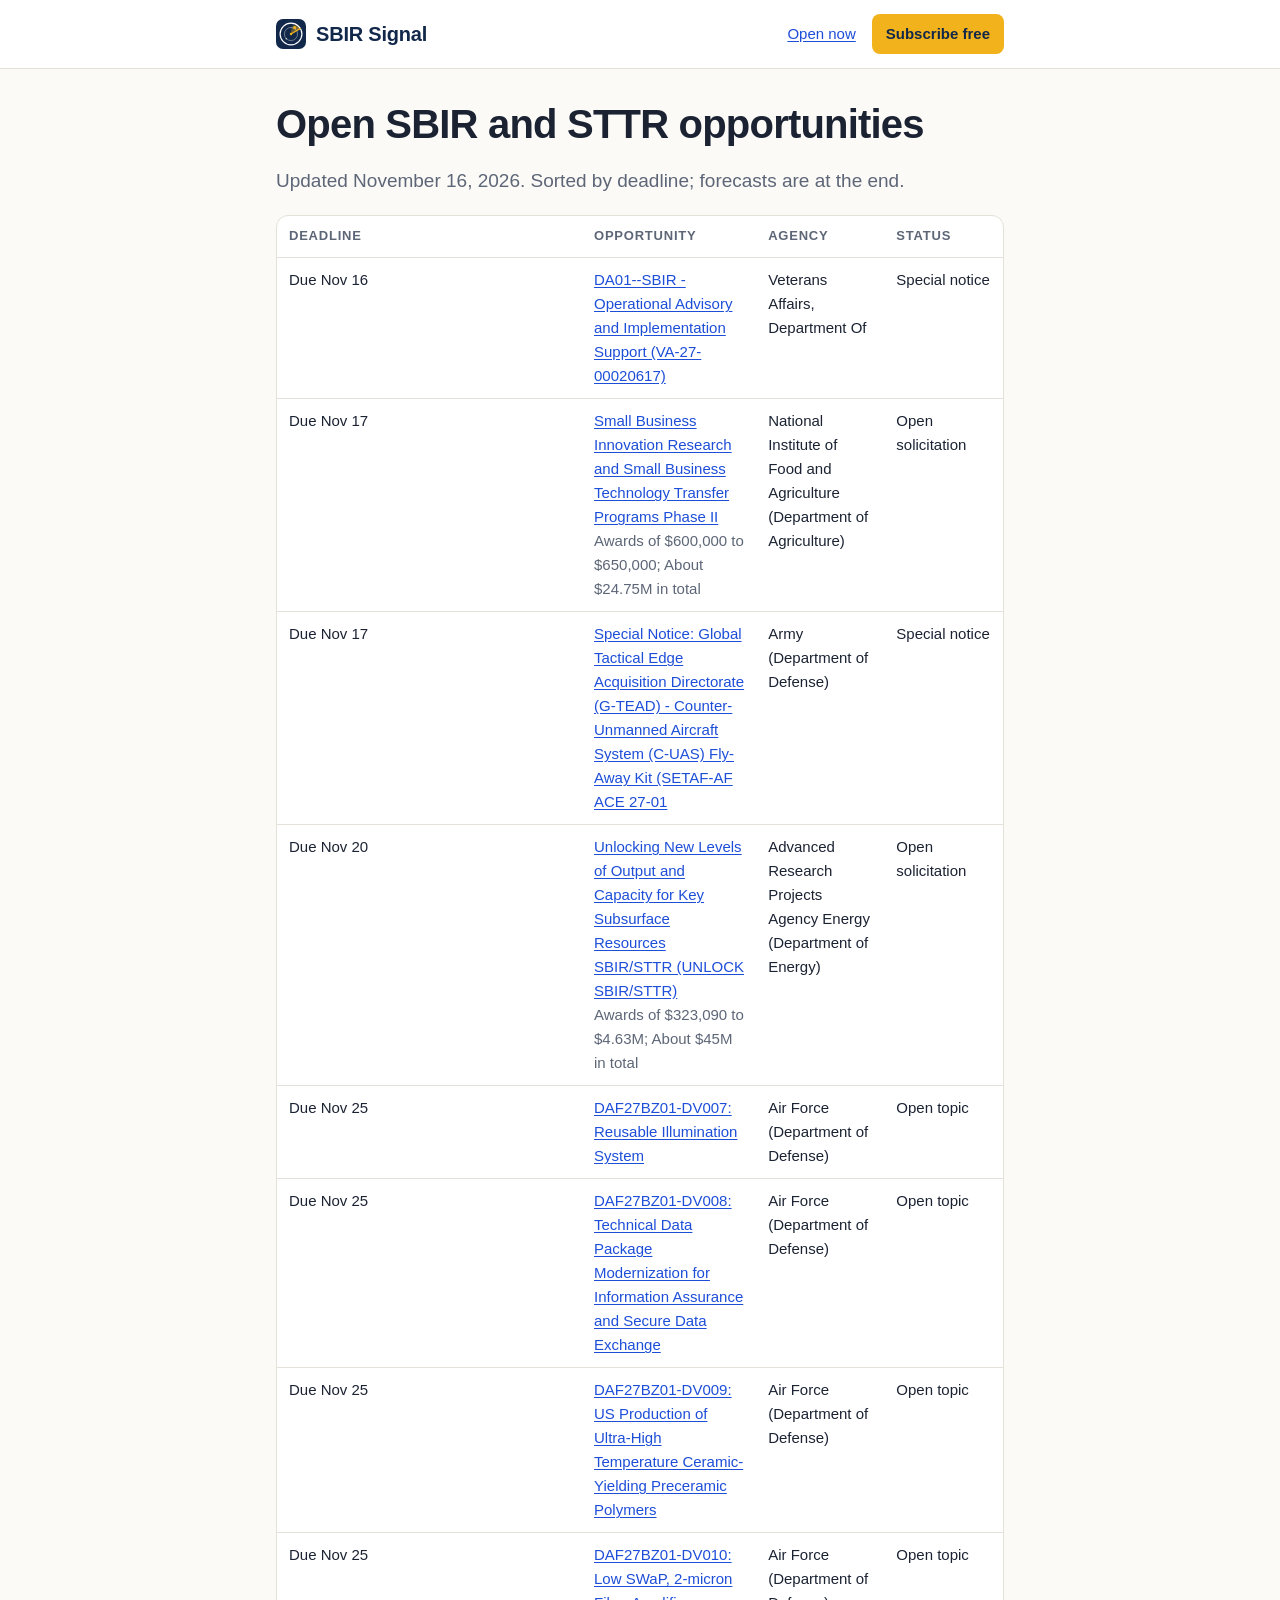
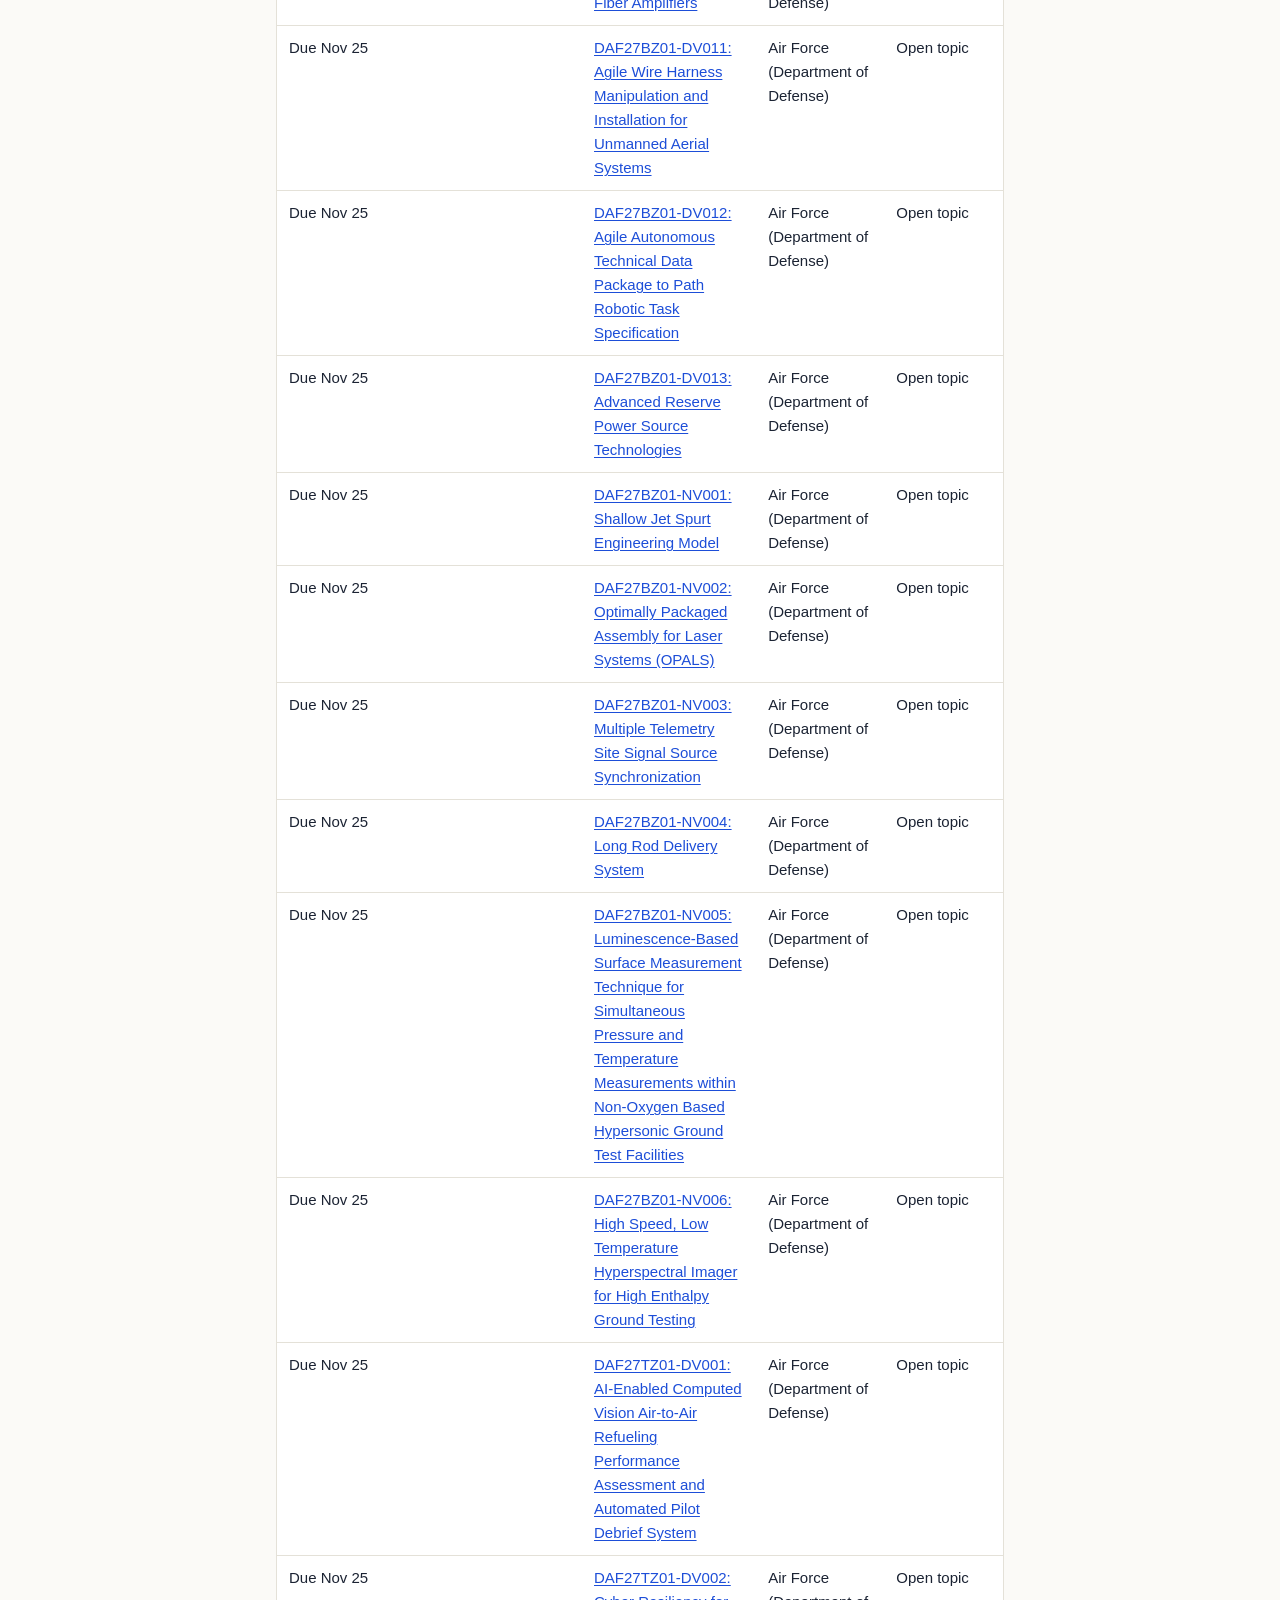
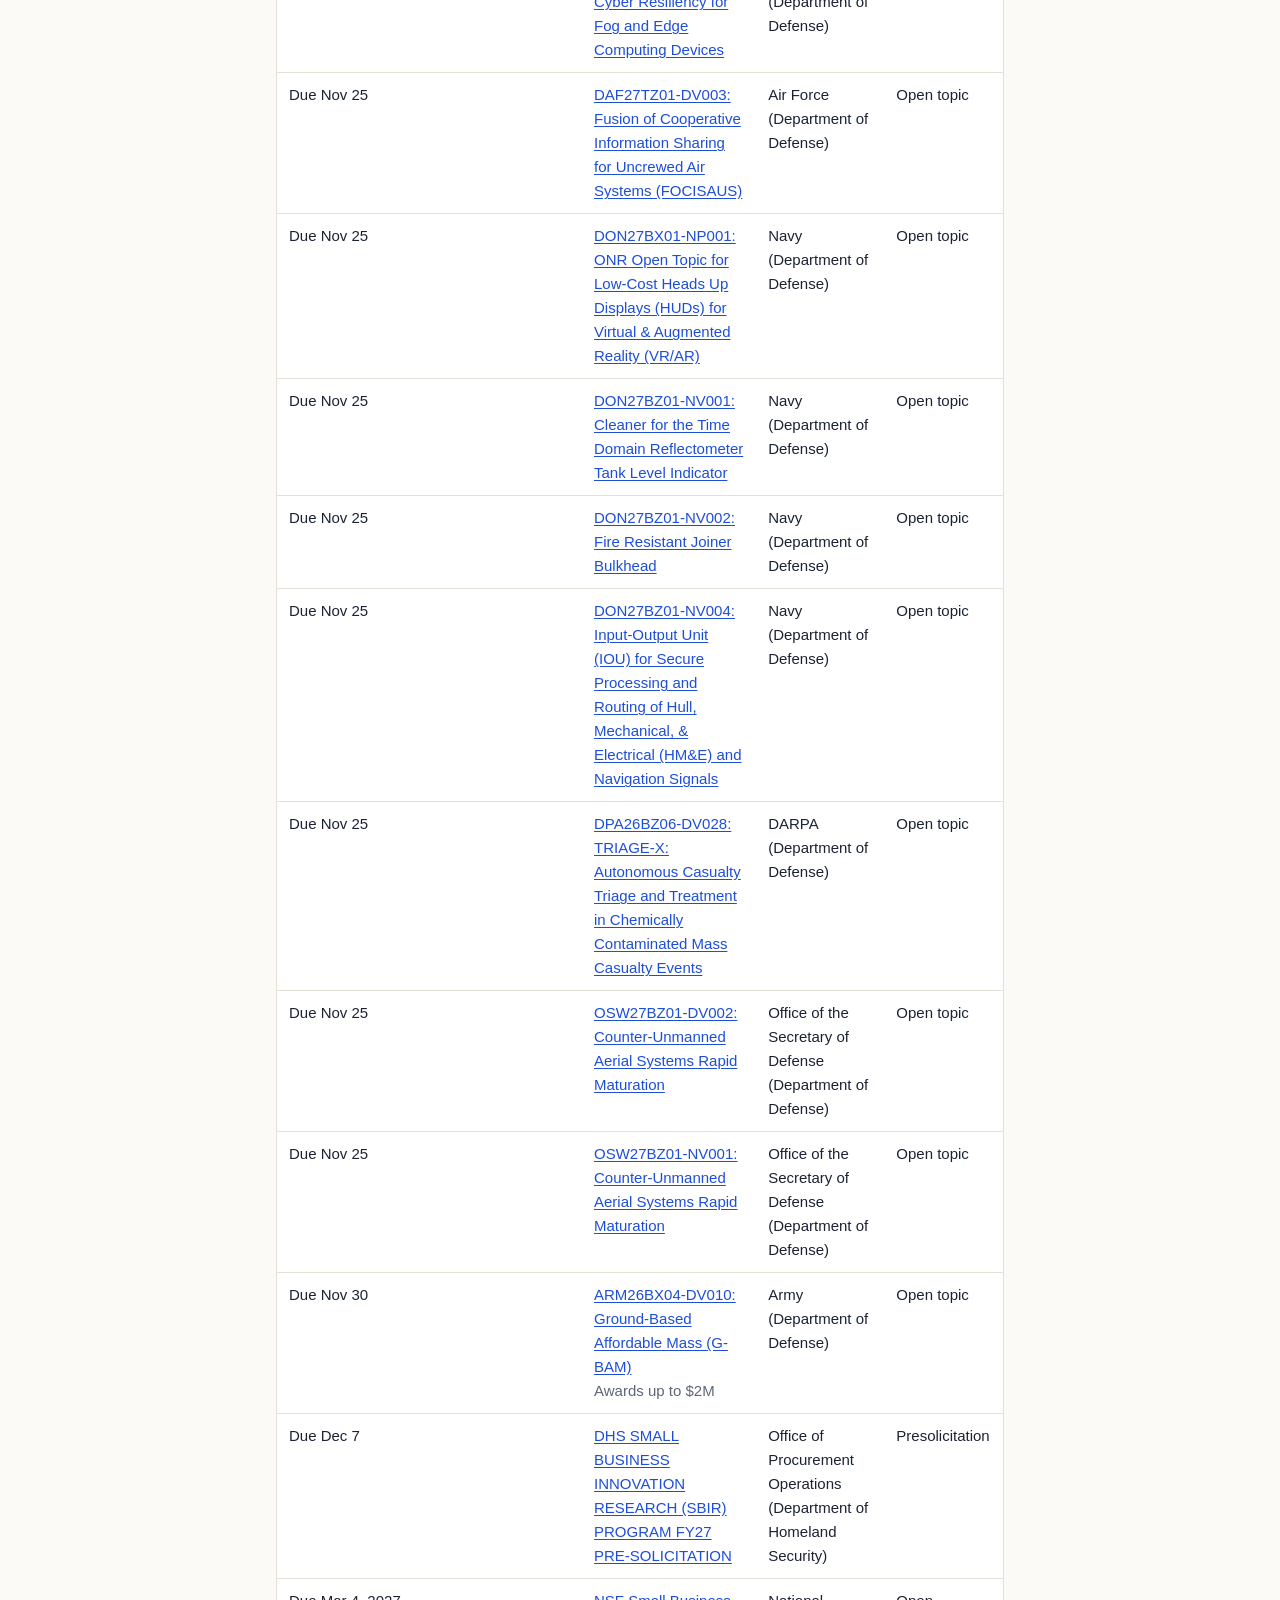
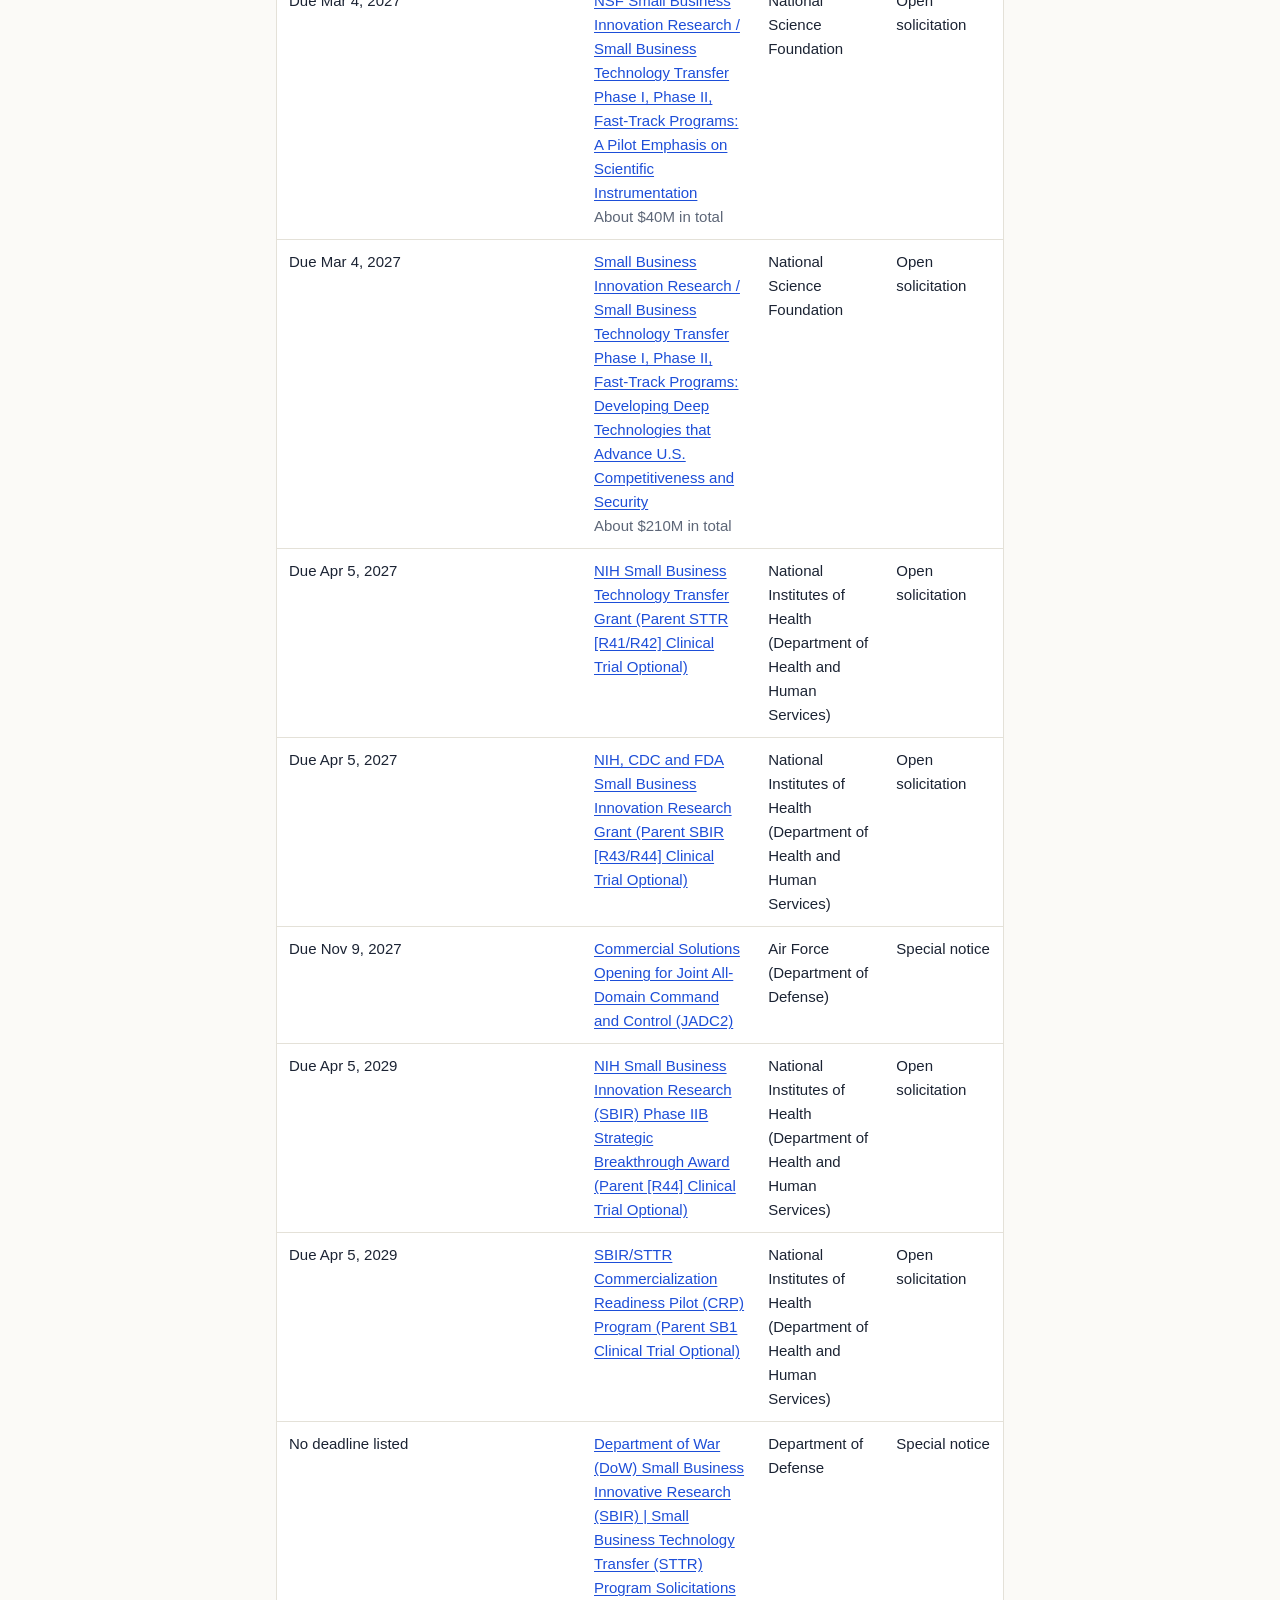
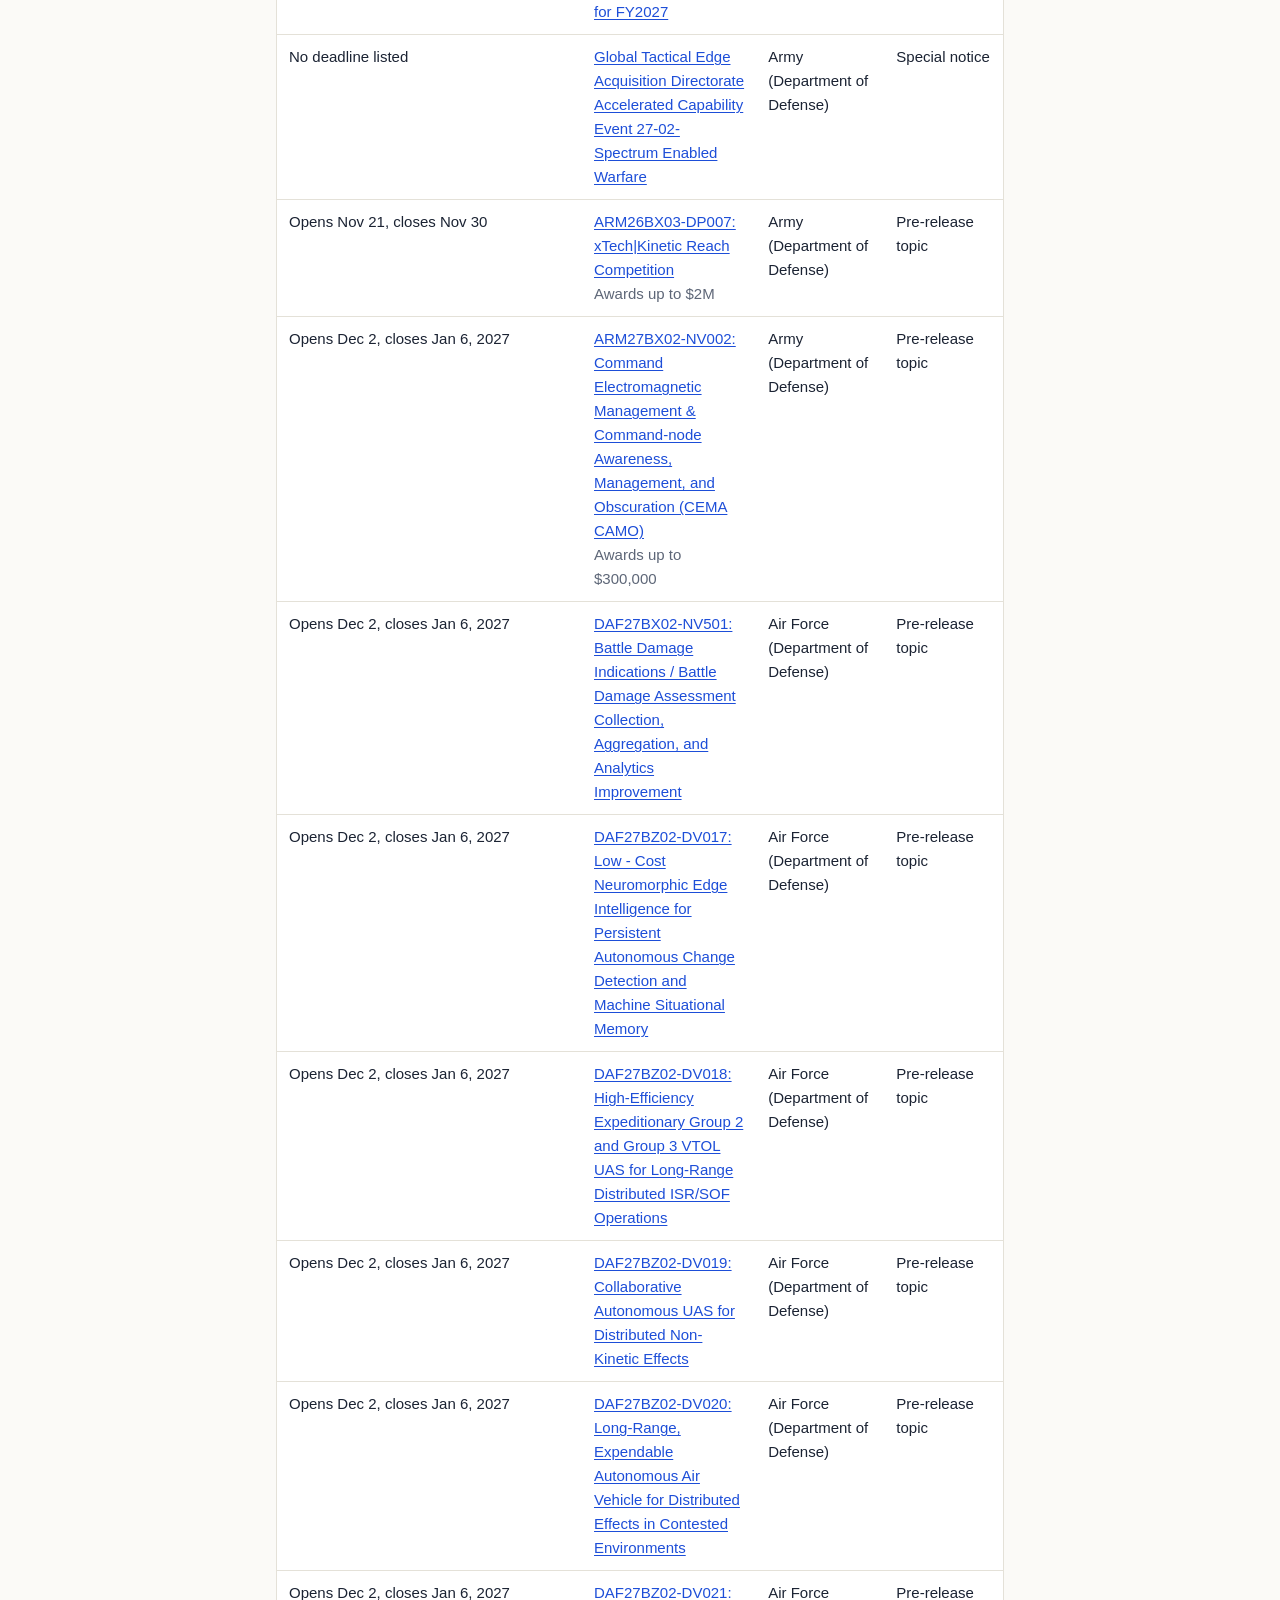
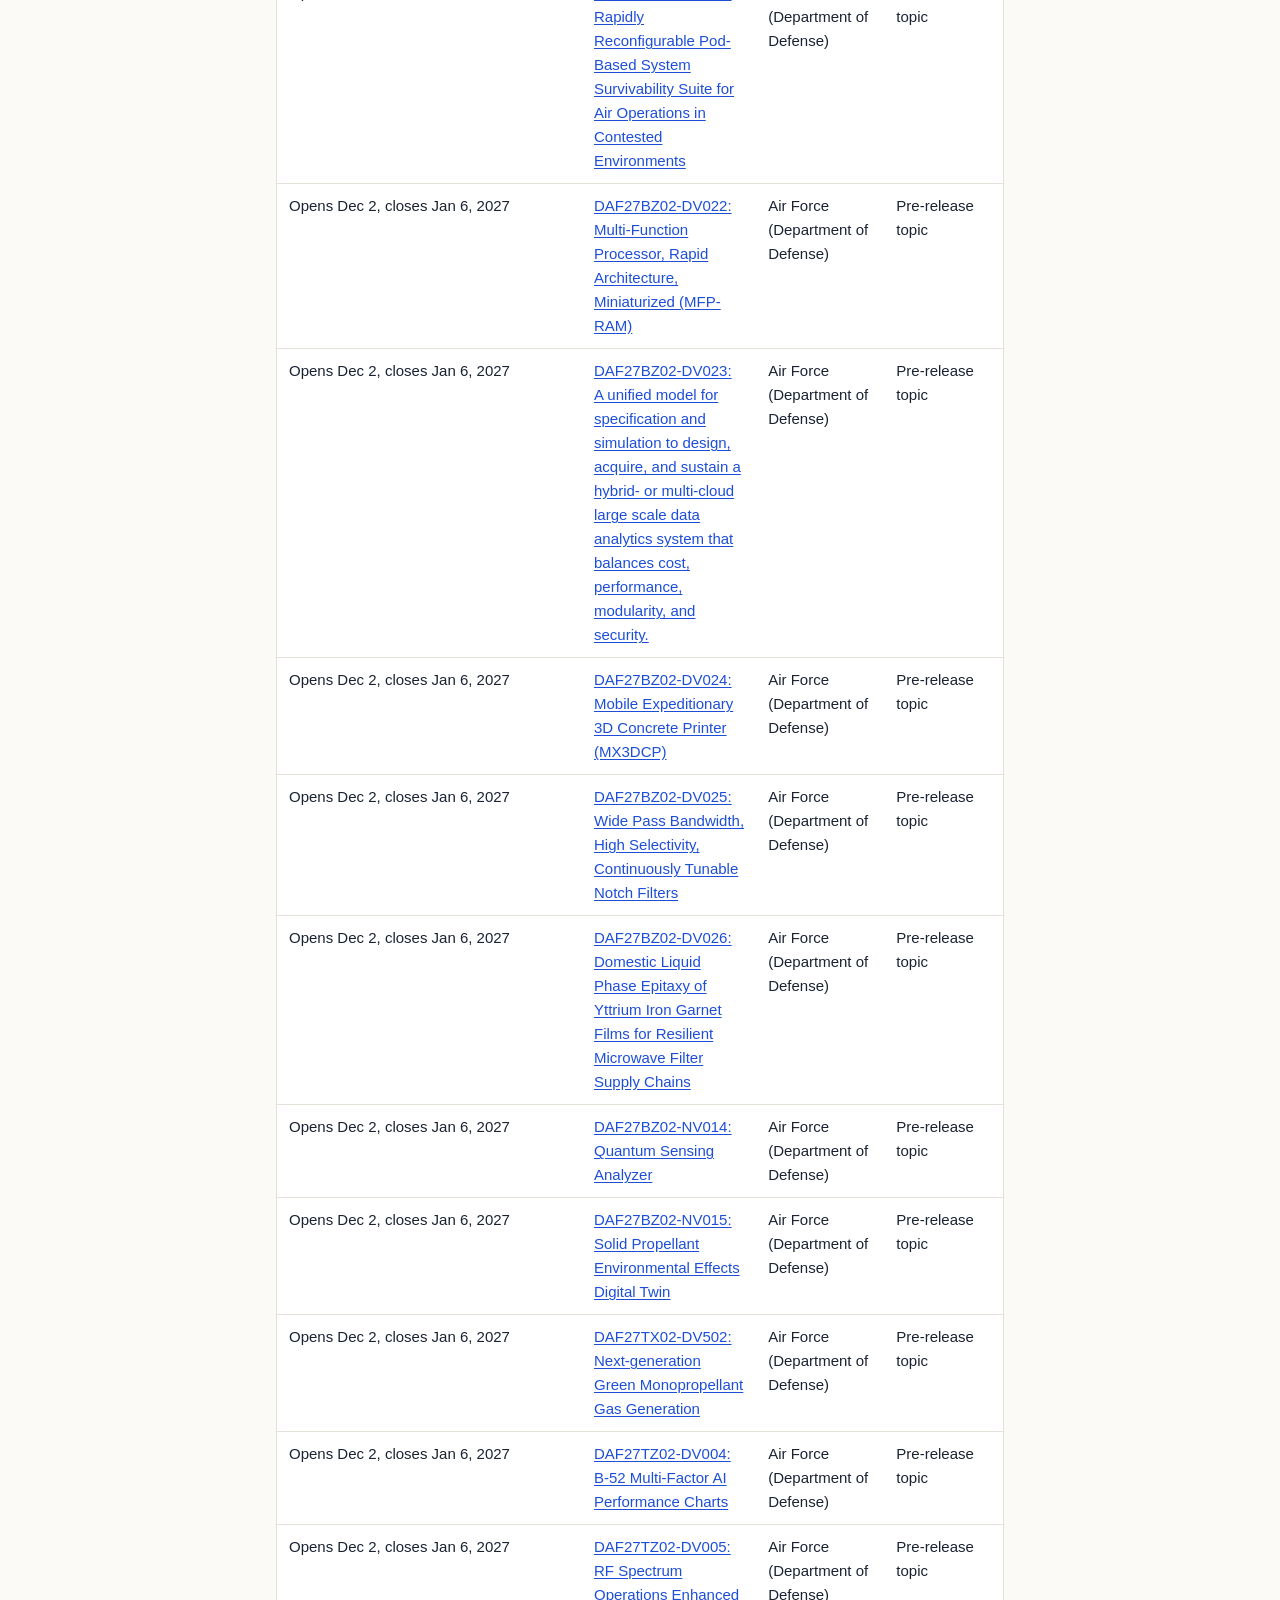
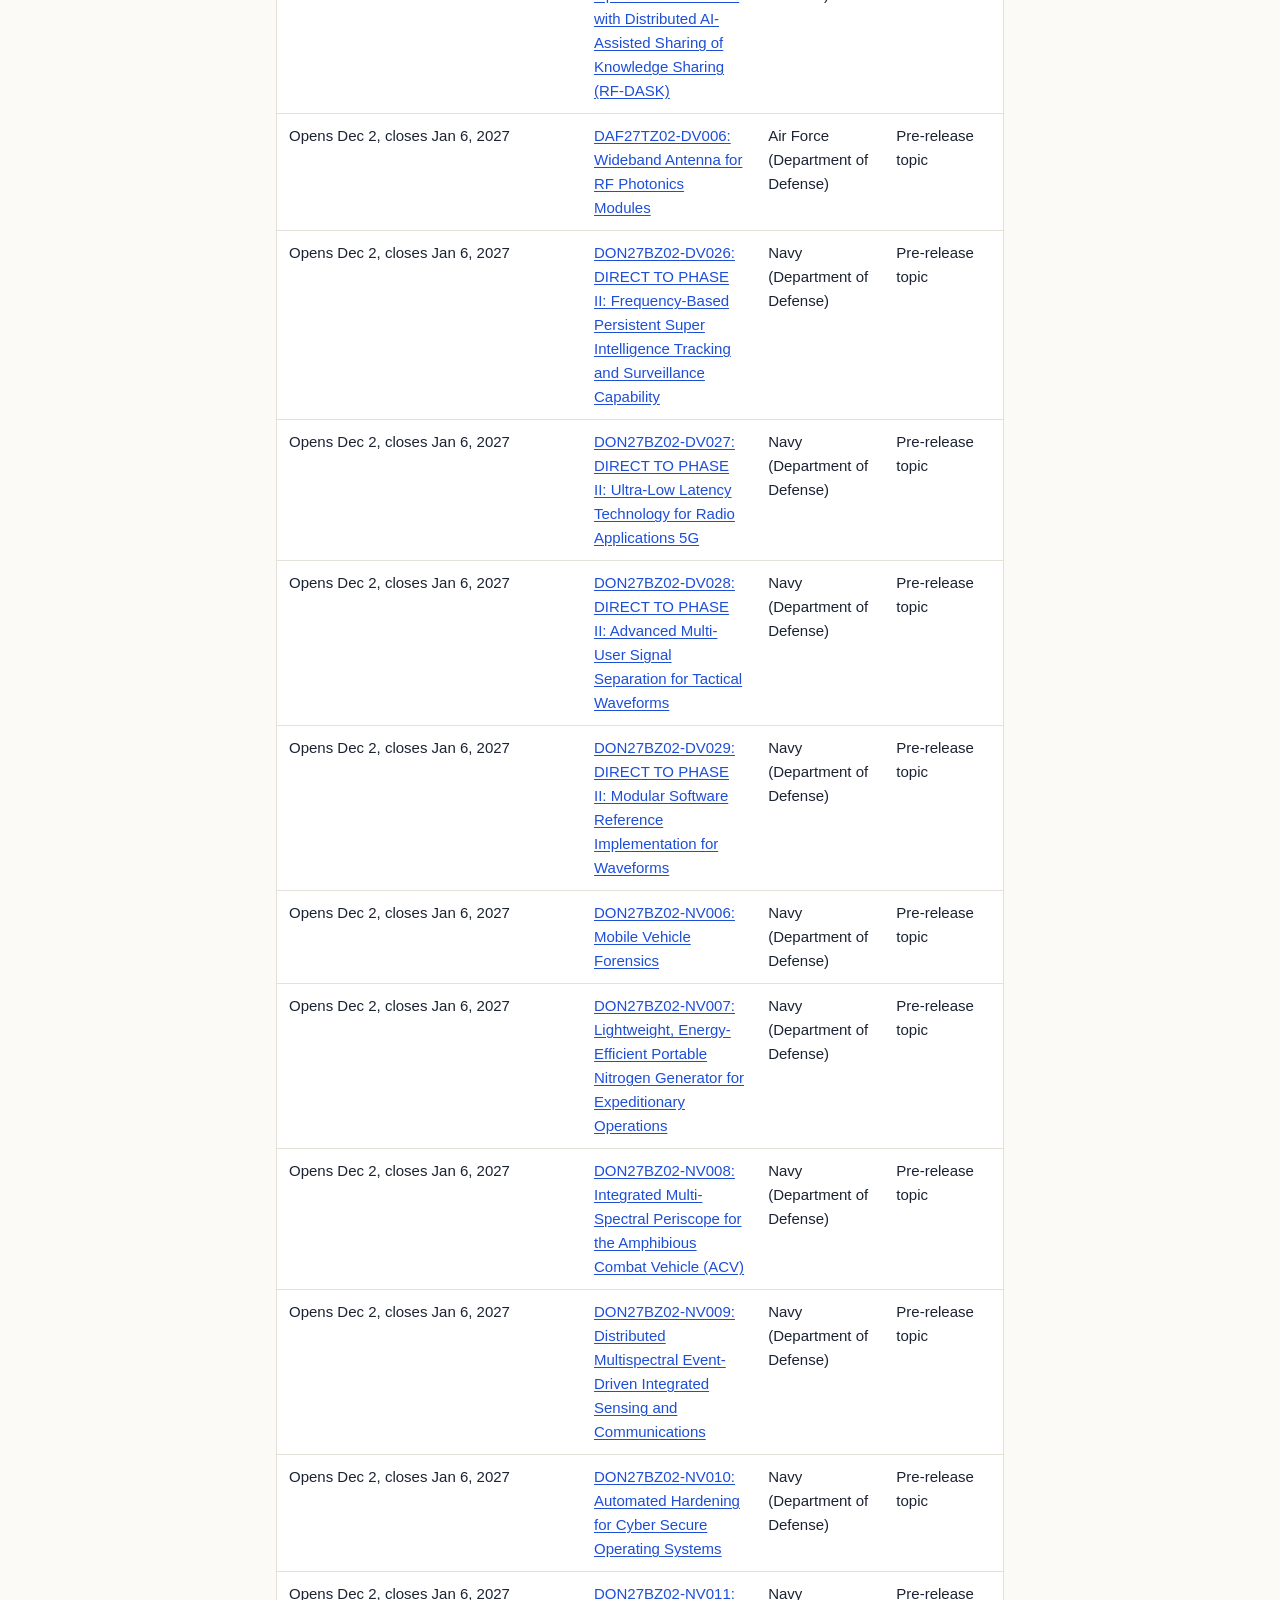
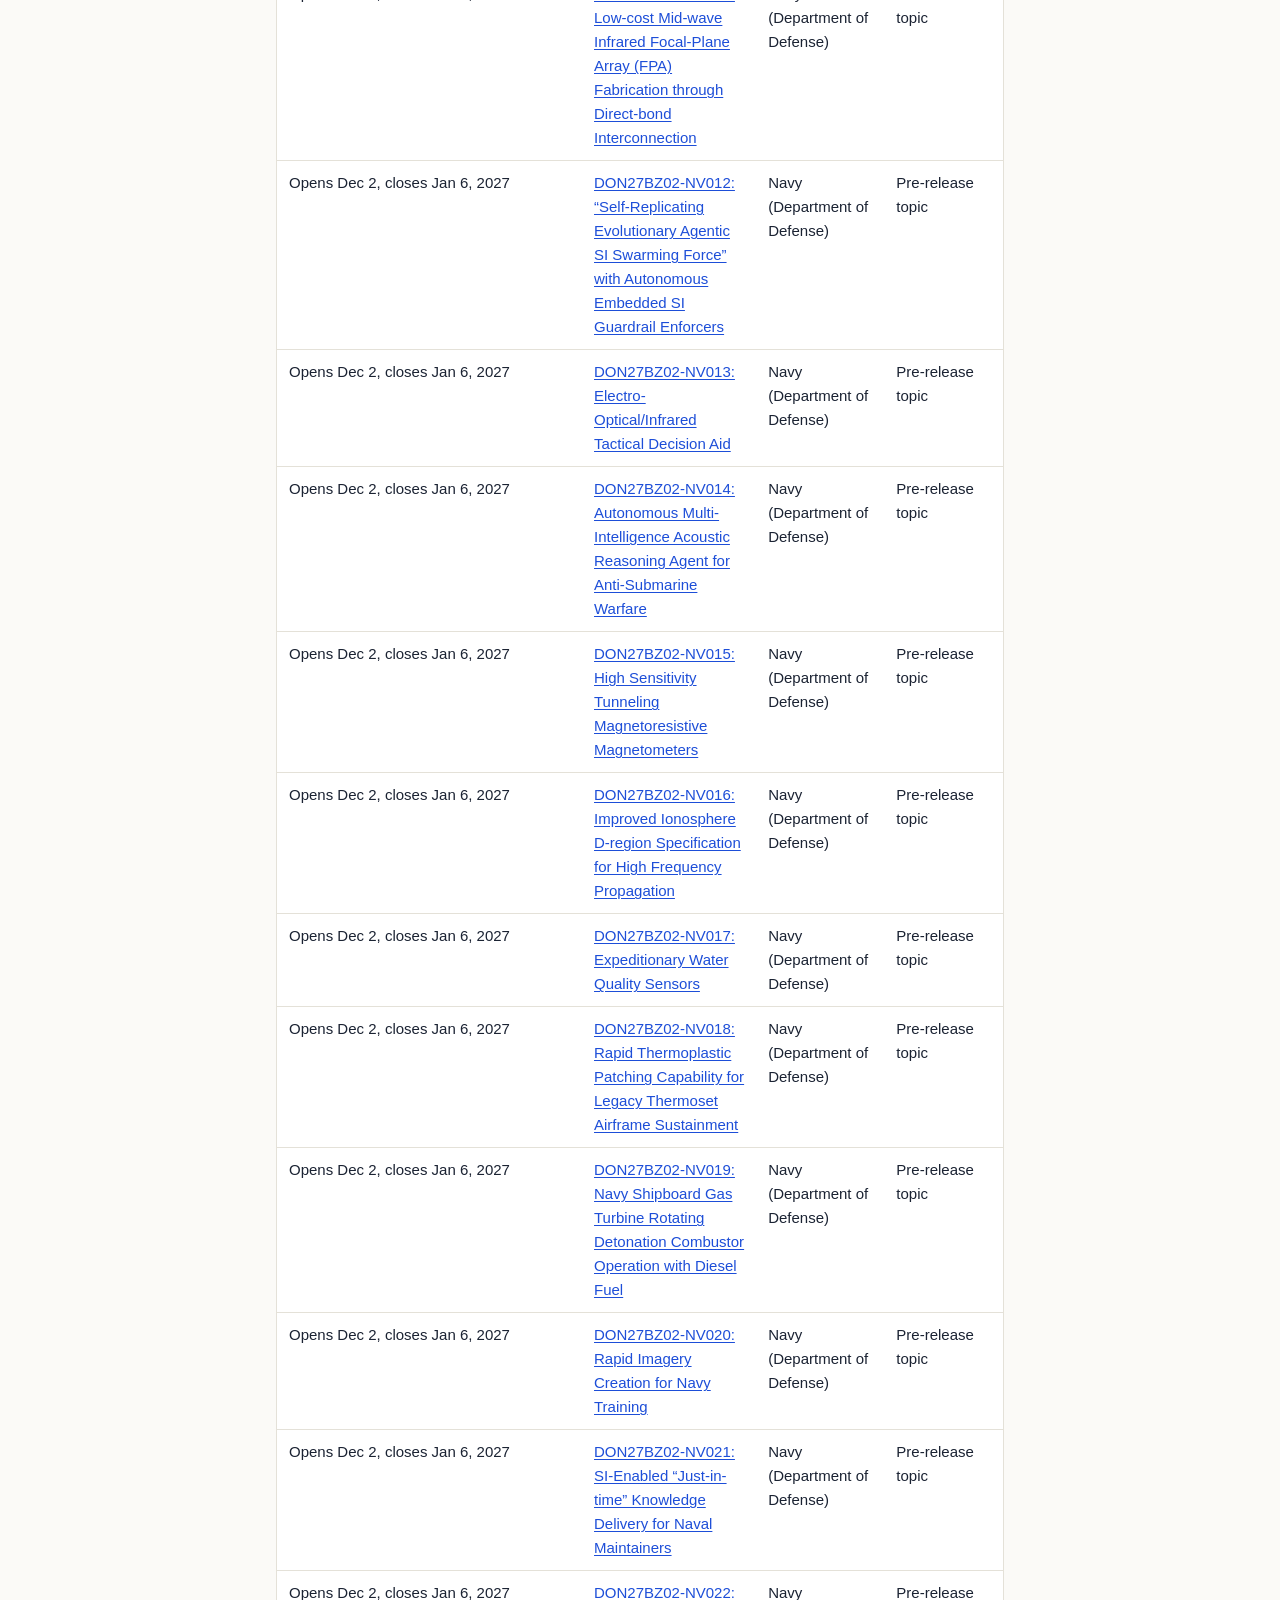
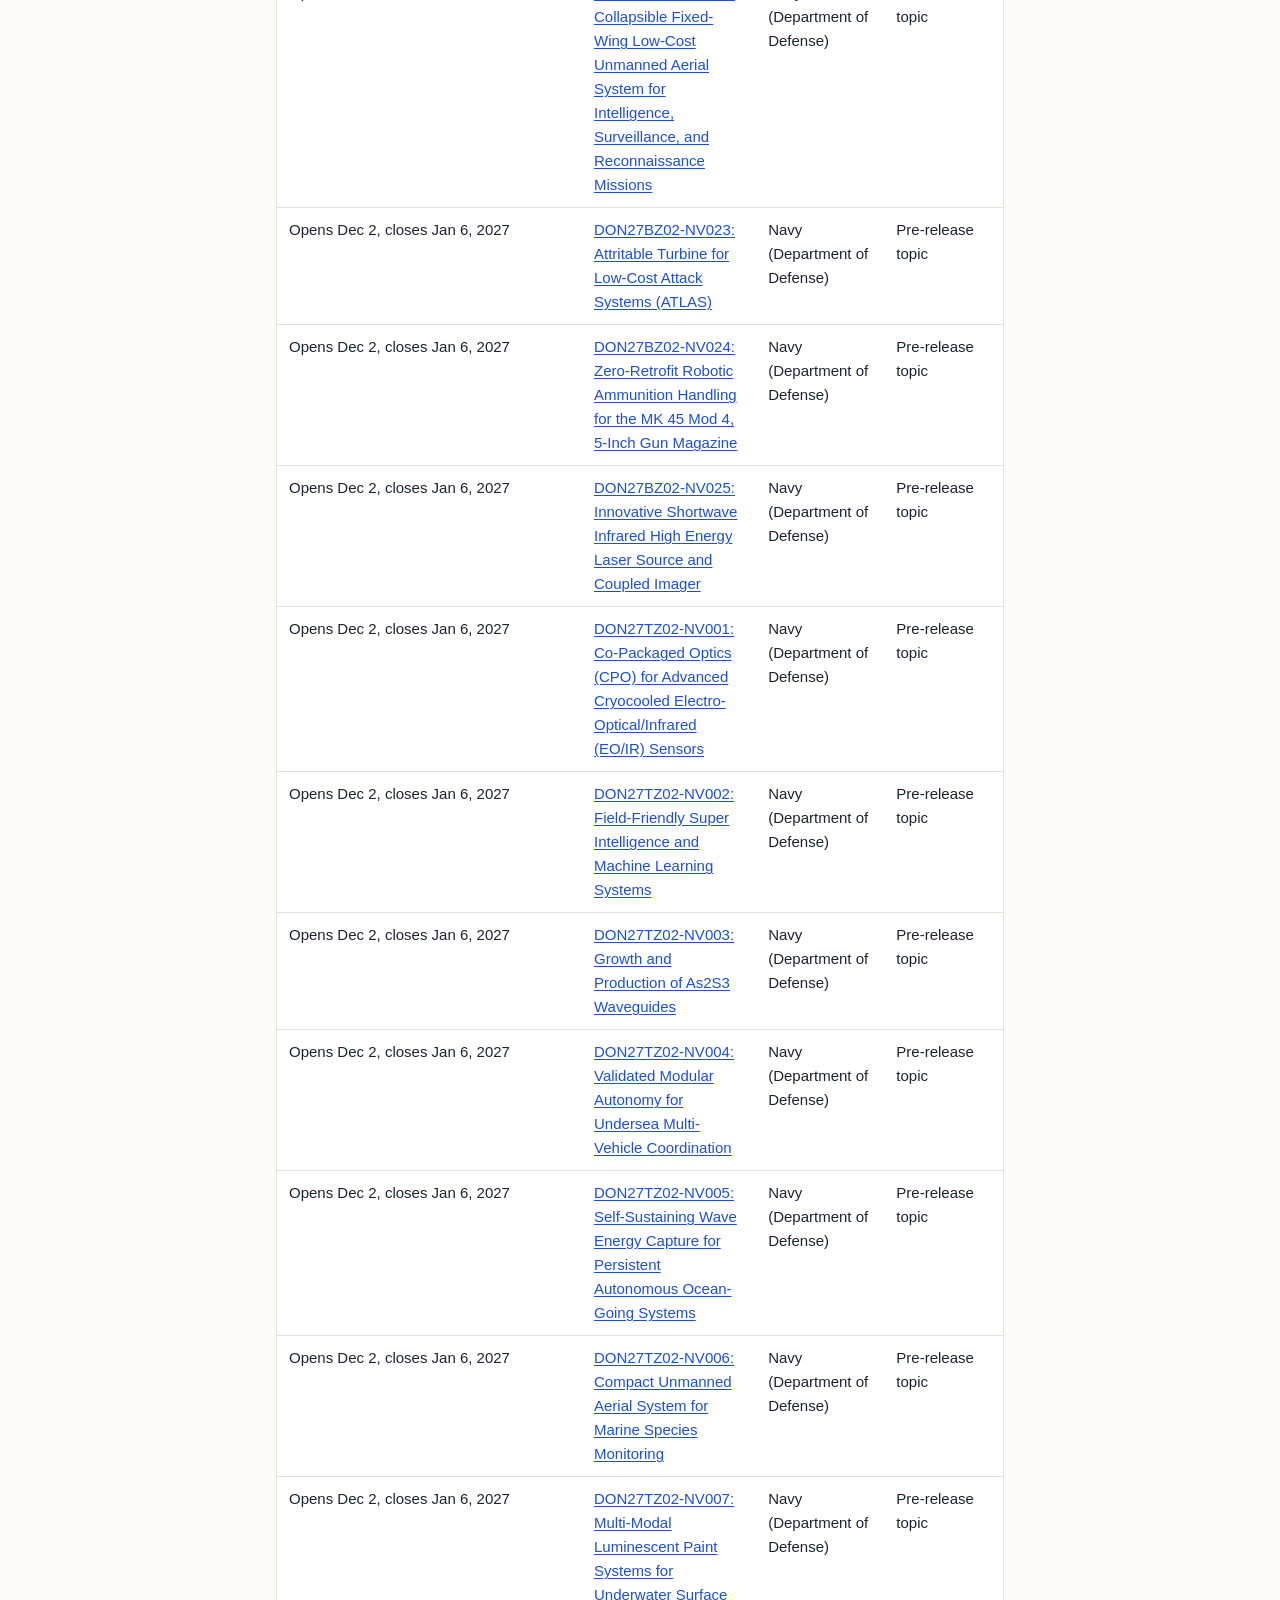
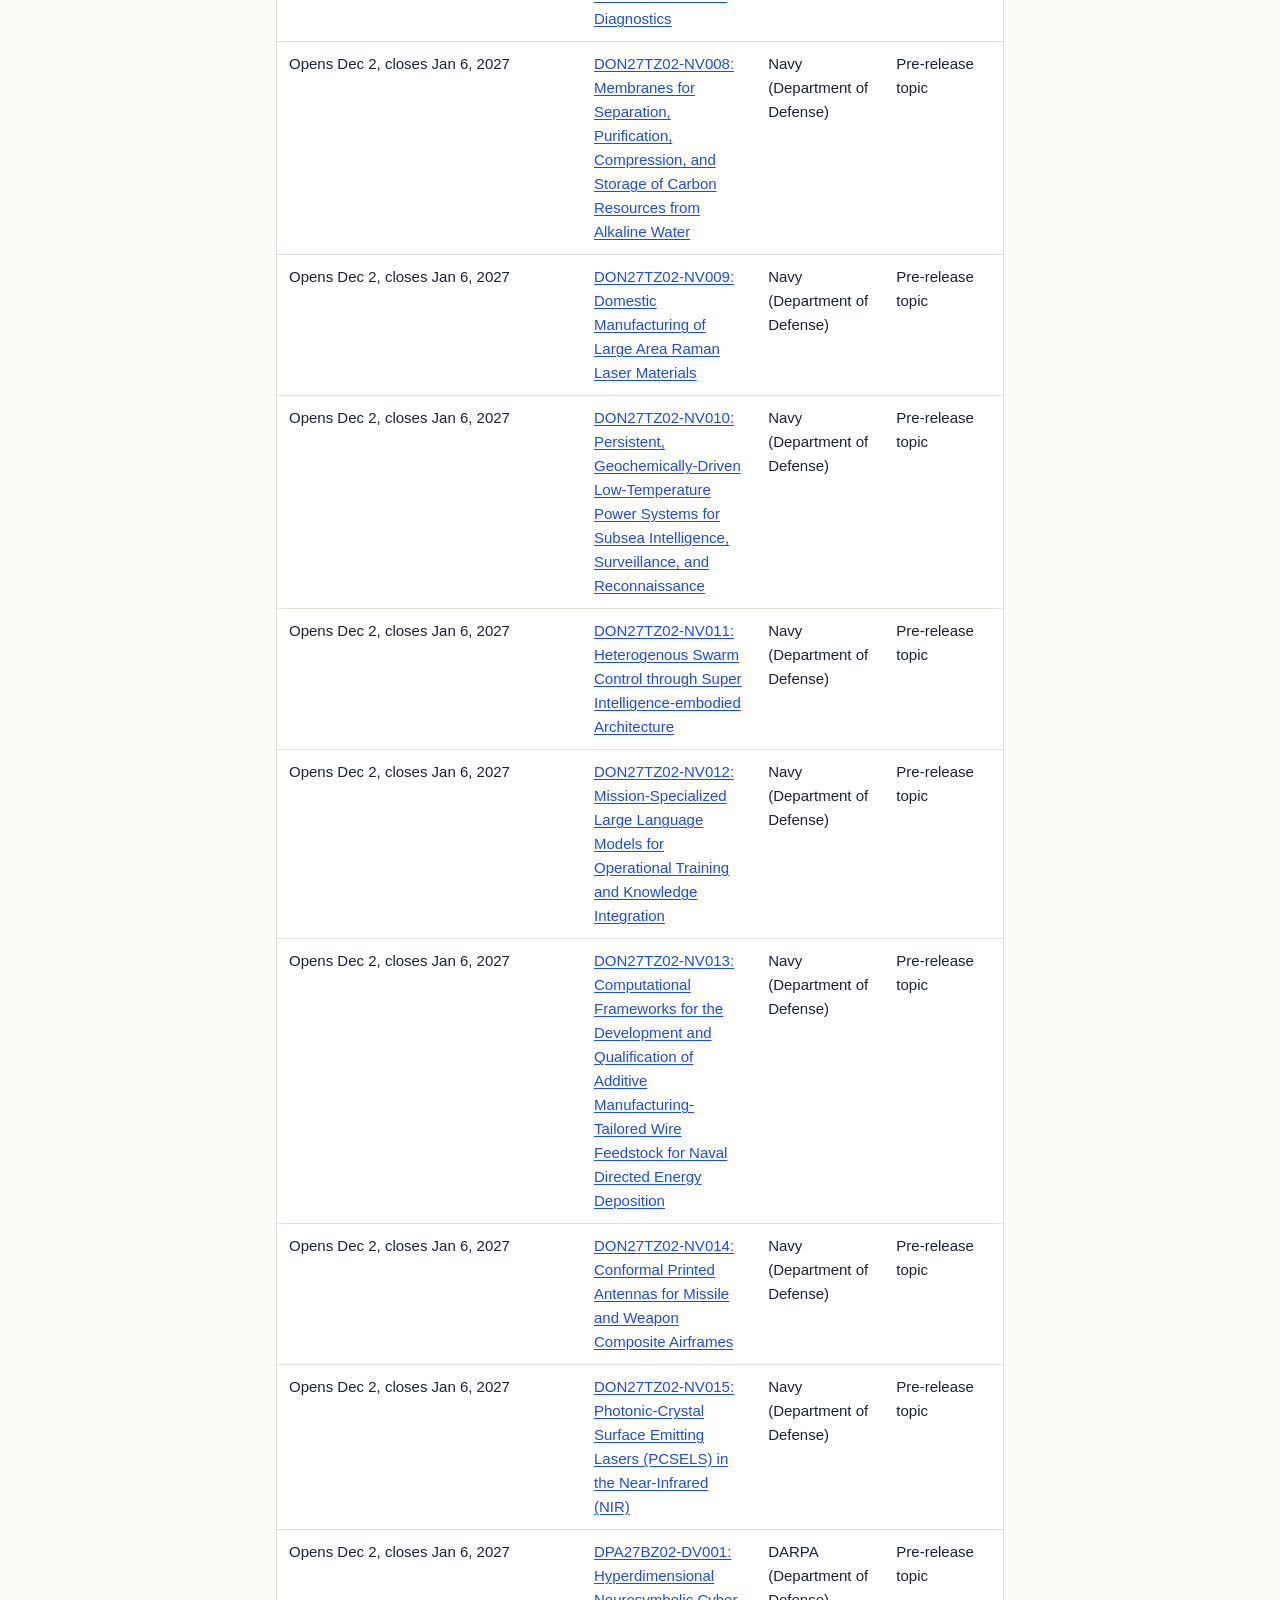
==== commit 55bf0715: "Publish 2026-11-02" ====
--- a/docs/open.html
+++ b/docs/open.html
@@ -28,12 +28,18 @@
 </header>
 <main class="wrap">
 <h1>Open SBIR and STTR opportunities</h1>
-<p class="lede">Updated November 9, 2026. Sorted by deadline; forecasts are at the end.</p>
+<p class="lede">Updated November 16, 2026. Sorted by deadline; forecasts are at the end.</p>
 <div class="table-wrap">
 <table>
   <thead><tr><th>Deadline</th><th>Opportunity</th><th>Agency</th><th>Status</th></tr></thead>
   <tbody>
     <tr>
+      <td class="nowrap">Due Nov 16</td>
+      <td><a href="https://sam.gov/opp/b6984749216c48bfb092426c14676680/view">DA01--SBIR - Operational Advisory and Implementation Support (VA-27-00020617)</a></td>
+      <td>Veterans Affairs, Department Of</td>
+      <td>Special notice</td>
+    </tr>
+    <tr>
       <td class="nowrap">Due Nov 17</td>
       <td><a href="https://www.grants.gov/search-results-detail/364020">Small Business Innovation Research and Small Business Technology Transfer Programs Phase II</a><br><span class="muted">Awards of $600,000 to $650,000; About $24.75M in total</span></td>
       <td>National Institute of Food and Agriculture (Department of Agriculture)</td>
@@ -190,12 +196,30 @@
       <td>Open topic</td>
     </tr>
     <tr>
+      <td class="nowrap">Due Nov 30</td>
+      <td><a href="https://www.dodsbirsttr.mil/topics-app/">ARM26BX04-DV010: Ground-Based Affordable Mass (G-BAM)</a><br><span class="muted">Awards up to $2M</span></td>
+      <td>Army (Department of Defense)</td>
+      <td>Open topic</td>
+    </tr>
+    <tr>
+      <td class="nowrap">Due Dec 7</td>
+      <td><a href="https://sam.gov/opp/2bb008d110fd413290d3498b75d41f36/view">DHS SMALL BUSINESS INNOVATION RESEARCH (SBIR) PROGRAM FY27 PRE-SOLICITATION</a></td>
+      <td>Office of Procurement Operations (Department of Homeland Security)</td>
+      <td>Presolicitation</td>
+    </tr>
+    <tr>
       <td class="nowrap">Due Mar 4, 2027</td>
       <td><a href="https://www.grants.gov/search-results-detail/362551">NSF Small Business Innovation Research / Small Business Technology Transfer Phase I, Phase II, Fast-Track Programs: A Pilot Emphasis on Scientific Instrumentation</a><br><span class="muted">About $40M in total</span></td>
       <td>National Science Foundation</td>
       <td>Open solicitation</td>
     </tr>
     <tr>
+      <td class="nowrap">Due Mar 4, 2027</td>
+      <td><a href="https://www.grants.gov/search-results-detail/364255">Small Business Innovation Research / Small Business Technology Transfer Phase I, Phase II, Fast-Track Programs: Developing Deep Technologies that Advance U.S. Competitiveness and Security</a><br><span class="muted">About $210M in total</span></td>
+      <td>National Science Foundation</td>
+      <td>Open solicitation</td>
+    </tr>
+    <tr>
       <td class="nowrap">Due Apr 5, 2027</td>
       <td><a href="https://www.grants.gov/search-results-detail/359757">NIH Small Business Technology Transfer Grant (Parent STTR [R41/R42] Clinical Trial Optional)</a></td>
       <td>National Institutes of Health (Department of Health and Human Services)</td>
@@ -240,12 +264,6 @@
     <tr>
       <td class="nowrap">Opens Nov 21, closes Nov 30</td>
       <td><a href="https://www.dodsbirsttr.mil/topics-app/">ARM26BX03-DP007: xTech|Kinetic Reach Competition</a><br><span class="muted">Awards up to $2M</span></td>
-      <td>Army (Department of Defense)</td>
-      <td>Pre-release topic</td>
-    </tr>
-    <tr>
-      <td class="nowrap">Opens Nov 16, closes Nov 30</td>
-      <td><a href="https://www.dodsbirsttr.mil/topics-app/">ARM26BX04-DV010: Ground-Based Affordable Mass (G-BAM)</a><br><span class="muted">Awards up to $2M</span></td>
       <td>Army (Department of Defense)</td>
       <td>Pre-release topic</td>
     </tr>
